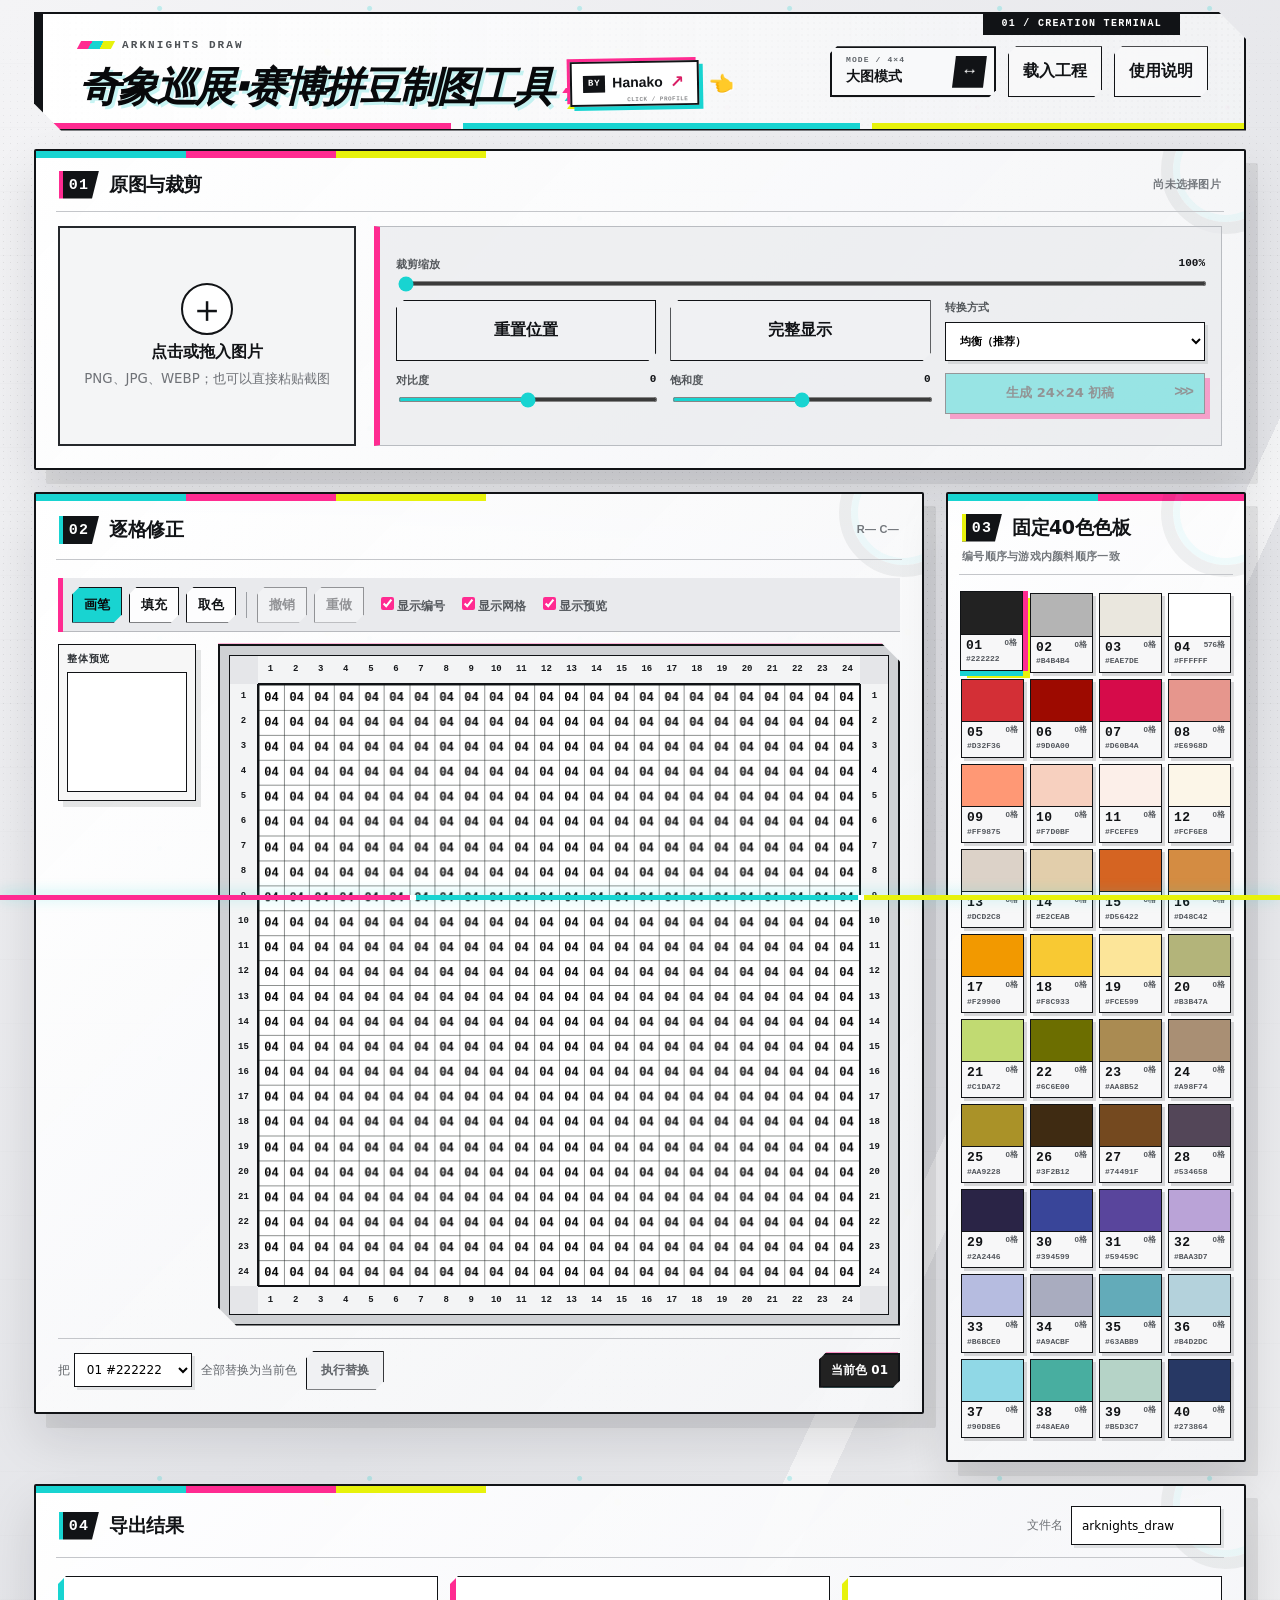
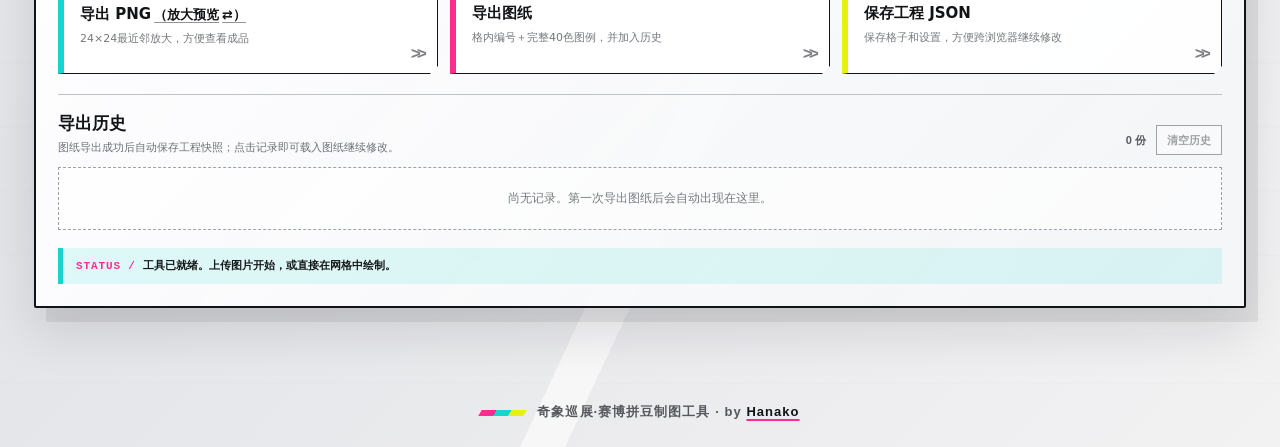
==== index.html @ 1591c4fe "Merge pull request #2 from LampTales/feat/save24 24*24 png save" ====
<!doctype html>
<html lang="zh-CN">
<head>
  <meta charset="utf-8">
  <meta name="viewport" content="width=device-width, initial-scale=1">
  <meta name="color-scheme" content="light">
  <title>奇象巡展·赛博拼豆制图工具</title>
  <link rel="icon" href="assets/favicon-black-orbit-v2.png" type="image/png" sizes="512x512">
  <link rel="stylesheet" href="styles.css">
  <link rel="stylesheet" href="mode-switch.css">
</head>
<body>
  <header class="topbar">
    <div class="brand-block">
      <p class="eyebrow">ARKNIGHTS DRAW</p>
      <div class="title-row">
        <h1>奇象巡展·赛博拼豆制图工具</h1>
        <span class="header-author-cluster">
          <a class="header-author-link" data-author-dialog href="https://github.com/Hanako-777" aria-haspopup="dialog" aria-controls="authorDialog" aria-label="查看作者 Hanako 的主页">
            <span class="header-author-by">BY</span>
            <strong>Hanako</strong>
            <span class="header-author-arrow" aria-hidden="true">↗</span>
          </a>
          <span class="header-author-prompt" aria-hidden="true">
            <span class="header-author-hand" aria-hidden="true">👈</span>
          </span>
        </span>
      </div>
    </div>
    <div class="top-actions">
      <a class="button mode-switch mode-switch-mosaic" href="./mosaic.html" aria-label="切换到大图模式">
        <span class="mode-switch-label">MODE / 4×4</span>
        <strong>大图模式</strong>
        <span class="mode-switch-icon" aria-hidden="true">↔</span>
      </a>
      <label class="button ghost file-button">载入工程<input id="projectInput" type="file" accept="application/json,.json"></label>
      <button id="helpBtn" class="button ghost" aria-expanded="false">使用说明</button>
    </div>
  </header>

  <main>
    <section id="helpPanel" class="help-panel" hidden>
      <strong>推荐流程：</strong>上传图片 → 拖动/缩放裁剪 → 选择转换方式 → 生成24×24 → 用画笔修正 → 导出图纸。可导入他人成品截图获取图纸。<br>
      裁剪区可拖动画面，滚轮缩放；网格中左键绘制，按住拖动可连续画。工程文件只保存格子和设置，不包含原图。导出图纸后会自动保存本机历史，点击历史卡片可恢复图纸。
    </section>

    <section class="source-stage">
      <article class="panel source-panel">
        <div class="panel-heading">
          <div>
            <span class="step">01</span>
            <h2>原图与裁剪</h2>
          </div>
          <span id="sourceMeta" class="meta">尚未选择图片</span>
        </div>

        <label id="dropZone" class="drop-zone">
          <input id="imageInput" type="file" accept="image/*">
          <span class="drop-icon">＋</span>
          <strong>点击或拖入图片</strong>
          <small>PNG、JPG、WEBP；也可以直接粘贴截图</small>
        </label>

        <div id="cropWrap" class="crop-wrap" hidden>
          <canvas id="sourceCanvas" width="560" height="560" aria-label="原图裁剪预览"></canvas>
          <div class="crop-frame" aria-hidden="true"></div>
          <span class="crop-tip">拖动定位 · 滚轮缩放</span>
          <button id="removeImageBtn" class="remove-image" type="button" aria-label="移除当前图片" title="移除当前图片">×</button>
        </div>

        <div class="control-grid">
          <label class="control wide">
            <span>裁剪缩放 <output id="zoomOut">100%</output></span>
            <input id="zoomRange" type="range" min="100" max="400" value="100">
          </label>
          <button id="resetCropBtn" class="button secondary">重置位置</button>
          <button id="fitSubjectBtn" class="button secondary" title="缩小到完整显示图片，空白区域会自动填充">完整显示</button>

          <label class="control">
            <span>转换方式</span>
            <select id="modeSelect">
              <option value="hybrid">均衡（推荐）</option>
              <option value="dominant">主色优先</option>
              <option value="average">平均色优先</option>
            </select>
          </label>
          <label class="control">
            <span>对比度 <output id="contrastOut">0</output></span>
            <input id="contrastRange" type="range" min="-30" max="30" value="0">
          </label>
          <label class="control">
            <span>饱和度 <output id="saturationOut">0</output></span>
            <input id="saturationRange" type="range" min="-50" max="50" value="0">
          </label>
          <button id="generateBtn" class="button primary full" disabled>生成 24×24 初稿</button>
        </div>
      </article>
    </section>

    <section class="workbench-row">
      <article class="panel editor-panel">
        <div class="panel-heading">
          <div>
            <span class="step">02</span>
            <h2>逐格修正</h2>
          </div>
          <span id="cellInfo" class="meta">R— C—</span>
        </div>

        <div class="toolbar" role="toolbar" aria-label="绘图工具">
          <button class="tool active" data-tool="paint" title="画笔">画笔</button>
          <button class="tool" data-tool="fill" title="填充相邻的同色区域">填充</button>
          <button class="tool" data-tool="picker" title="从网格取色">取色</button>
          <span class="toolbar-sep"></span>
          <button id="undoBtn" class="tool" disabled>撤销</button>
          <button id="redoBtn" class="tool" disabled>重做</button>
          <label class="check"><input id="showNumbers" type="checkbox" checked>显示编号</label>
          <label class="check"><input id="showGrid" type="checkbox" checked>显示网格</label>
          <label class="check"><input id="showOverview" type="checkbox" checked>显示预览</label>
        </div>

        <div id="editorBoardLayout" class="editor-board-layout">
          <aside id="overviewCard" class="overview-card" aria-labelledby="overviewTitle">
            <strong id="overviewTitle">整体预览</strong>
            <canvas id="overviewCanvas" width="192" height="192" aria-label="当前24乘24像素画的缩小预览"></canvas>
          </aside>

          <div class="editor-canvas-wrap">
            <div class="grid-coordinate-frame">
              <div class="coord-corner corner-tl" aria-hidden="true"></div>
              <div class="coord-axis coord-top" aria-label="上方列坐标"></div>
              <div class="coord-corner corner-tr" aria-hidden="true"></div>
              <div class="coord-axis coord-left" aria-label="左侧行坐标"></div>
              <canvas id="gridCanvas" width="768" height="768" aria-label="24乘24像素编辑网格"></canvas>
              <div class="coord-axis coord-right" aria-label="右侧行坐标"></div>
              <div class="coord-corner corner-bl" aria-hidden="true"></div>
              <div class="coord-axis coord-bottom" aria-label="下方列坐标"></div>
              <div class="coord-corner corner-br" aria-hidden="true"></div>
            </div>
          </div>
        </div>

        <div class="replace-row">
          <label>把 <select id="replaceFrom"></select></label>
          <span>全部替换为当前色</span>
          <button id="replaceBtn" class="button secondary">执行替换</button>
          <span id="selectedBadge" class="selected-badge">当前色 01</span>
        </div>
      </article>

      <article class="panel palette-panel">
        <div class="panel-heading">
          <div>
            <span class="step">03</span>
            <h2>固定40色色板</h2>
          </div>
          <span class="meta">编号顺序与游戏内颜料顺序一致</span>
        </div>
        <div id="palette" class="palette" role="listbox" aria-label="固定40色色板"></div>
      </article>
    </section>

    <section class="panel export-panel">
      <div class="panel-heading">
        <div>
          <span class="step">04</span>
          <h2>导出结果</h2>
        </div>
        <label class="name-field">文件名 <input id="fileName" value="arknights_draw" maxlength="40"></label>
      </div>
      <div class="export-grid">
        <article id="exportPngCard" class="export-card png-export-card">
          <div class="png-export-title">
            <button id="exportPreviewBtn" class="png-export-action" type="button"><strong>导出 PNG</strong></button>
            <button id="pngModeToggle" class="png-mode-toggle" type="button" aria-pressed="false">
              （<span id="pngModeLabel">放大预览</span><span class="png-mode-icon" aria-hidden="true">⇄</span>）
            </button>
          </div>
          <span id="pngPreviewDescription" class="png-export-description">24×24最近邻放大，方便查看成品</span>
          <span id="pngRawDescription" class="png-export-description" hidden>
            24×24原始位图，可导入<a href="https://github.com/JayJokerr/arknights-pixel-autofill" target="_blank" rel="noopener noreferrer">arknights-pixel-autofill</a>自动绘制
          </span>
        </article>
        <button id="exportTotalBtn" class="export-card"><strong>导出图纸</strong><span>格内编号＋完整40色图例，并加入历史</span></button>
        <button id="saveProjectBtn" class="export-card"><strong>保存工程 JSON</strong><span>保存格子和设置，方便跨浏览器继续修改</span></button>
      </div>
      <div class="export-history-block">
        <div class="export-history-heading">
          <div>
            <h3>导出历史</h3>
            <p>图纸导出成功后自动保存工程快照；点击记录即可载入图纸继续修改。</p>
          </div>
          <div class="export-history-actions">
            <span id="historyCount">0 份</span>
            <button id="clearHistoryBtn" type="button" disabled>清空历史</button>
          </div>
        </div>
        <div id="exportHistory" class="export-history" aria-live="polite"></div>
      </div>
      <p id="status" class="status" role="status">工具已就绪。上传图片开始，或直接在网格中绘制。</p>
    </section>
  </main>

  <footer class="site-footer">奇象巡展·赛博拼豆制图工具 · by <a data-author-dialog href="https://github.com/Hanako-777" aria-haspopup="dialog" aria-controls="authorDialog">Hanako</a></footer>

  <dialog id="authorDialog" class="author-dialog" aria-labelledby="authorDialogTitle">
    <div class="author-card">
      <button id="authorCloseBtn" class="author-close" type="button" aria-label="关闭作者信息">×</button>
      <p class="author-kicker">CREATOR / PROFILE</p>
      <h2 id="authorDialogTitle">Hanako</h2>
      <div class="author-profile-links">
        <a class="author-profile-link author-github" href="https://github.com/Hanako-777" target="_blank" rel="noopener noreferrer">
          <span><b aria-hidden="true">GH</b> GitHub 主页</span>
          <strong>github.com/Hanako-777 ↗</strong>
        </a>
        <a class="author-profile-link author-bilibili" href="https://space.bilibili.com/357662738" target="_blank" rel="noopener noreferrer">
          <span><b aria-hidden="true">B</b> 哔哩哔哩主页</span>
          <strong>space.bilibili.com/357662738 ↗</strong>
        </a>
      </div>
      <button id="authorFlipCard" class="author-flip-card" type="button" aria-pressed="false" aria-label="当前显示小红书主页，点击查看明日方舟主页">
        <span class="author-flip-inner">
          <span class="author-flip-face author-flip-front">
            <img src="assets/redbook.jpg" alt="Hanako的小红书主页">
            <span class="author-flip-caption">小红书主页</span>
            <span class="author-flip-hint">点击查看方舟主页 ↻</span>
          </span>
          <span class="author-flip-face author-flip-back">
            <img src="assets/page.jpg" alt="Hanako的明日方舟个人页面">
            <span class="author-flip-caption">明日方舟个人页面</span>
            <span class="author-flip-hint">点击返回小红书主页 ↻</span>
          </span>
        </span>
      </button>
    </div>
  </dialog>
  <script src="app.js"></script>
</body>
</html>
---- styles.css ----
* { box-sizing: border-box; }

body { margin: 0; }

button, input, select { font: inherit; }
button { color: inherit; }

.topbar {
  display: flex;
  justify-content: space-between;
  gap: 24px;
}

.eyebrow { margin: 0; }
h1 { margin: 0; line-height: 1.07; }
.top-actions { display: flex; flex-wrap: wrap; justify-content: flex-end; }

main { max-width: 1540px; margin: 0 auto; padding: 0 34px 50px; }

.panel-heading { display: flex; align-items: center; justify-content: space-between; gap: 16px; }
.panel-heading > div { display: flex; align-items: center; }
.panel-heading h2 { margin: 0; }
.meta { text-align: right; }

.button, .tool, .export-card {
  cursor: pointer;
  transition: transform .14s ease, border-color .14s ease, background .14s ease, box-shadow .14s ease;
}
.button:disabled, .tool:disabled { opacity: .4; cursor: not-allowed; transform: none; }
.button { min-height: 39px; padding: 8px 14px; font-weight: 700; }
.button.full { width: 100%; margin-top: 14px; }
.file-button { display: inline-flex; align-items: center; justify-content: center; }
.file-button input, .drop-zone input { display: none; }

.help-panel {
  margin-bottom: 18px;
  padding: 14px 18px;
  line-height: 1.8;
  font-size: 14px;
}

.drop-zone {
  display: flex;
  flex-direction: column;
  align-items: center;
  justify-content: center;
  gap: 7px;
  cursor: pointer;
  text-align: center;
}
.drop-zone small { color: var(--muted); }
.drop-icon { font-size: 38px; line-height: 1; }

.crop-wrap { position: relative; overflow: hidden; touch-action: none; }
#sourceCanvas { display: block; width: 100%; height: auto; cursor: grab; }
#sourceCanvas.dragging { cursor: grabbing; }
.crop-frame { position: absolute; pointer-events: none; }
.crop-frame::before, .crop-frame::after { content: ""; position: absolute; }
.crop-frame::before { width: 1px; top: 0; bottom: 0; left: 50%; }
.crop-frame::after { height: 1px; left: 0; right: 0; top: 50%; }
.crop-tip { position: absolute; left: 50%; bottom: 17px; transform: translateX(-50%); padding: 5px 10px; font-size: 11px; pointer-events: none; }

.control-grid { margin-top: 14px; display: grid; grid-template-columns: 1fr 1fr; gap: 11px; }
.control { display: flex; flex-direction: column; gap: 7px; font-weight: 700; }
.control.wide { grid-column: 1 / -1; }
.control span { display: flex; justify-content: space-between; }
.control input[type="range"] { width: 100%; }
.control select, .name-field input {
  min-height: 39px;
  padding: 7px 10px;
}

.toolbar { display: flex; align-items: center; flex-wrap: wrap; gap: 7px; margin-bottom: 12px; }
.tool { min-height: 36px; padding: 7px 11px; font-size: 13px; font-weight: 700; }
.toolbar-sep { width: 1px; height: 26px; margin: 0 3px; }
.check { margin-left: 6px; font-size: 12px; white-space: nowrap; }

.editor-canvas-wrap { margin: 0 auto; }
#gridCanvas { display: block; width: 100%; height: auto; cursor: crosshair; touch-action: none; image-rendering: pixelated; }
.replace-row { margin-top: 12px; display: flex; align-items: center; flex-wrap: wrap; gap: 9px; font-size: 12px; }
.replace-row select { min-height: 34px; padding: 5px 8px; }
.selected-badge { margin-left: auto; padding: 7px 10px; color: #fff; background: #222; font-weight: 800; }

.palette { display: grid; }
.swatch {
  position: relative;
  padding: 7px;
  cursor: pointer;
  overflow: hidden;
  text-align: left;
}
.swatch strong { display: block; text-shadow: 0 1px 2px rgba(0,0,0,.22); }
.swatch small { display: block; margin-top: 4px; opacity: .78; }
.swatch .count { position: absolute; font-weight: 800; }

.name-field { display: flex; align-items: center; gap: 8px; color: var(--muted); font-size: 12px; }
.name-field input { width: 150px; }
.export-grid { display: grid; grid-template-columns: repeat(3, 1fr); }
.export-card { text-align: left; }
.export-card strong, .export-card span { display: block; }
.export-card span { margin-top: 7px; font-size: 11px; }
.status { margin: 14px 0 0; min-height: 22px; }

footer { padding: 26px; text-align: center; }

@media (max-width: 680px) {
  .topbar { flex-direction: column; }
  .top-actions { justify-content: flex-start; }
  main { padding: 0 10px 34px; }
  .panel-heading { align-items: flex-start; }
  .export-grid { grid-template-columns: 1fr 1fr; }
  .name-field { flex-direction: column; align-items: flex-start; }
}

@media (max-width: 420px) {
  .export-grid { grid-template-columns: 1fr; }
}

/* ─────────────────────────────────────────────────────────────
   INTERACTIVE EXHIBITION THEME
   白灰展厅 / 黑色工业线框 / 青・品红・荧光黄
   ───────────────────────────────────────────────────────────── */
:root {
  --ink: #111316;
  --muted: #6f7277;
  --paper: #e9eaed;
  --panel: rgba(252, 252, 253, .94);
  --line: #a9acb2;
  --brand: #18d4d1;
  --brand-dark: #00aaa9;
  --accent: #ff2b91;
  --acid: #e7f20c;
  --cyan: #18d4d1;
  --pink: #ff2b91;
  --black: #111316;
  --shadow: 12px 14px 0 rgba(17, 19, 22, .075), 0 24px 50px rgba(17, 19, 22, .12);
}

html {
  scrollbar-color: var(--cyan) #d7d8dc;
}

body {
  position: relative;
  min-height: 100vh;
  color: var(--ink);
  background-color: var(--paper);
  background-image:
    radial-gradient(circle at 76% 4%, rgba(24, 212, 209, .23) 0 2px, transparent 3px),
    radial-gradient(circle at 13% 18%, rgba(231, 242, 12, .20) 0 3px, transparent 4px),
    radial-gradient(circle at 91% 43%, rgba(255, 43, 145, .13) 0 2px, transparent 3px),
    linear-gradient(115deg, transparent 0 66%, rgba(255, 255, 255, .60) 66% 68%, transparent 68% 100%),
    repeating-linear-gradient(0deg, transparent 0 63px, rgba(17, 19, 22, .025) 64px),
    linear-gradient(135deg, #f4f4f6 0%, #e3e4e8 54%, #f2f2f3 100%);
  background-size: 210px 210px, 290px 290px, 250px 250px, auto, auto, auto;
  font-family: "Microsoft YaHei UI", "Microsoft YaHei", system-ui, sans-serif;
}

body::before {
  content: "";
  position: fixed;
  inset: 0;
  z-index: -1;
  pointer-events: none;
  opacity: .42;
  background-image: radial-gradient(rgba(17, 19, 22, .19) .65px, transparent .8px);
  background-size: 7px 7px;
  mask-image: linear-gradient(to bottom, transparent 0, #000 18%, #000 78%, transparent 100%);
}

body::after {
  content: "";
  position: fixed;
  left: 0;
  right: 0;
  bottom: 0;
  z-index: 20;
  height: 5px;
  pointer-events: none;
  background: linear-gradient(90deg,
    var(--pink) 0 32%, #fff 32% 32.5%,
    var(--cyan) 32.5% 67%, #fff 67% 67.5%,
    var(--acid) 67.5% 100%);
  box-shadow: 0 -2px 14px rgba(24, 212, 209, .35);
}

::selection { color: #fff; background: var(--pink); }

.topbar {
  position: relative;
  max-width: 1540px;
  margin: 18px auto 22px;
  padding: 29px 36px 26px;
  align-items: center;
  background:
    linear-gradient(90deg, rgba(255,255,255,.97), rgba(242,243,245,.88)),
    radial-gradient(rgba(17,19,22,.15) .7px, transparent .9px);
  background-size: auto, 6px 6px;
  border: 2px solid var(--black);
  border-left-width: 9px;
  border-radius: 0;
  box-shadow: 11px 11px 0 rgba(17, 19, 22, .10);
  clip-path: polygon(0 0, calc(100% - 27px) 0, 100% 27px, 100% 100%, 27px 100%, 0 calc(100% - 27px));
}

.topbar::before {
  content: "01  /  CREATION TERMINAL";
  position: absolute;
  top: 0;
  right: 64px;
  padding: 5px 18px 6px;
  color: #fff;
  background: var(--black);
  font: 800 10px/1 Consolas, monospace;
  letter-spacing: .13em;
}

.topbar::after {
  content: "";
  position: absolute;
  left: 0;
  right: 0;
  bottom: 0;
  height: 6px;
  background: linear-gradient(90deg,
    var(--pink) 0 34%, transparent 34% 35%,
    var(--cyan) 35% 68%, transparent 68% 69%,
    var(--acid) 69% 100%);
}

.eyebrow {
  display: inline-flex;
  align-items: center;
  gap: 9px;
  margin-bottom: 10px;
  color: #4d5155;
  font: 800 11px/1 Consolas, monospace;
  letter-spacing: .19em;
}

.eyebrow::before {
  content: "";
  width: 34px;
  height: 8px;
  background: linear-gradient(90deg, var(--pink) 0 33%, var(--cyan) 33% 66%, var(--acid) 66%);
  transform: skewX(-28deg);
}

h1 {
  position: relative;
  width: fit-content;
  color: #08090b;
  font-weight: 950;
  font-style: italic;
  letter-spacing: -.065em;
  text-transform: uppercase;
  text-shadow: 3px 3px 0 rgba(24, 212, 209, .24);
}

h1::after {
  content: "";
  position: absolute;
  right: -40px;
  top: 51%;
  width: 28px;
  height: 5px;
  background: var(--pink);
  box-shadow: 8px 8px 0 var(--cyan), 16px 16px 0 var(--acid);
  transform: skewX(-35deg);
}

.top-actions { gap: 12px; }

main { padding-bottom: 68px; }

.help-panel {
  position: relative;
  border: 2px solid var(--black);
  border-left: 8px solid var(--cyan);
  border-radius: 0;
  background: rgba(255, 255, 255, .92);
  color: #2b2e32;
  box-shadow: 7px 7px 0 rgba(255, 43, 145, .25);
}

.panel {
  position: relative;
  overflow: hidden;
  padding: 22px;
  background:
    linear-gradient(135deg, rgba(255,255,255,.97), rgba(244,245,247,.94)),
    radial-gradient(rgba(17,19,22,.10) .6px, transparent .8px);
  background-size: auto, 7px 7px;
  border: 2px solid var(--black);
  border-radius: 2px;
  box-shadow: var(--shadow);
}

.panel::before {
  content: "";
  position: absolute;
  z-index: 0;
  top: 0;
  left: 0;
  width: 150px;
  height: 7px;
  background: var(--cyan);
  box-shadow: 150px 0 0 var(--pink), 300px 0 0 var(--acid);
}

.panel::after {
  content: "";
  position: absolute;
  z-index: 0;
  right: -46px;
  top: -46px;
  width: 105px;
  height: 105px;
  border: 12px solid rgba(17,19,22,.055);
  border-radius: 50%;
  box-shadow: inset 0 0 0 7px rgba(24,212,209,.055);
}

.panel > * { position: relative; z-index: 1; }

.palette-panel { margin-top: 22px; }

.panel-heading {
  min-height: 46px;
  margin: -2px -2px 18px;
  padding: 0 3px 12px;
  border-bottom: 1px solid #c4c6ca;
}

.panel-heading > div { gap: 10px; }

.panel-heading h2 {
  font-size: 19px;
  font-weight: 900;
  letter-spacing: -.025em;
}

.step {
  min-width: 40px;
  padding: 7px 8px 6px;
  color: #fff;
  background: var(--black);
  font: 900 15px/1 Consolas, monospace;
  letter-spacing: .08em;
  text-align: center;
  clip-path: polygon(0 0, 100% 0, calc(100% - 7px) 100%, 0 100%);
  box-shadow: inset 4px 0 0 var(--cyan);
}

.source-panel .step { box-shadow: inset 4px 0 0 var(--pink); }
.palette-panel .step { box-shadow: inset 4px 0 0 var(--acid); }
.export-panel .step { box-shadow: inset 4px 0 0 var(--cyan); }

.meta {
  color: #73777c;
  font: 600 11px/1.45 "Microsoft YaHei UI", sans-serif;
  letter-spacing: .025em;
}

.button, .tool, .export-card {
  position: relative;
  border: 1.5px solid var(--black);
  border-radius: 0;
  background: rgba(255,255,255,.93);
  clip-path: polygon(8px 0, 100% 0, 100% calc(100% - 8px), calc(100% - 8px) 100%, 0 100%, 0 8px);
}

.button, .export-card { box-shadow: 3px 3px 0 rgba(17,19,22,.13); }

.button:hover, .tool:hover, .export-card:hover {
  border-color: var(--black);
  transform: translate(-1px, -2px);
  box-shadow: 5px 6px 0 rgba(24, 212, 209, .26);
}

.button:active, .tool:active, .export-card:active {
  transform: translate(1px, 1px);
  box-shadow: 1px 1px 0 rgba(17,19,22,.2);
}

.button.ghost {
  background: rgba(248,249,250,.86);
  backdrop-filter: blur(10px);
}

.button.primary {
  color: #0b0d0e;
  background: var(--cyan);
  border-color: var(--black);
  box-shadow: 5px 5px 0 var(--pink);
  text-shadow: none;
}

.button.primary::after {
  content: ">>>";
  position: absolute;
  right: 16px;
  font: 900 16px/1 Consolas, monospace;
  letter-spacing: -.2em;
}

.button.primary:hover {
  color: #fff;
  background: var(--black);
  box-shadow: 6px 6px 0 var(--cyan), 9px 9px 0 var(--pink);
}

.button.secondary { background: #f0f1f3; }

.drop-zone {
  position: relative;
  min-height: 230px;
  border: 2px dashed #676b70;
  border-radius: 0;
  background:
    linear-gradient(135deg, rgba(255,255,255,.93), rgba(231,233,236,.86)),
    radial-gradient(rgba(17,19,22,.18) .7px, transparent .9px);
  background-size: auto, 7px 7px;
  clip-path: polygon(0 0, calc(100% - 26px) 0, 100% 26px, 100% 100%, 26px 100%, 0 calc(100% - 26px));
}

.drop-zone::before {
  content: "UPLOAD / INPUT 01";
  position: absolute;
  top: 0;
  left: 0;
  padding: 6px 12px;
  color: #fff;
  background: var(--black);
  font: 700 9px/1 Consolas, monospace;
  letter-spacing: .13em;
}

.drop-zone::after {
  content: "";
  position: absolute;
  right: 24px;
  bottom: 22px;
  width: 72px;
  height: 5px;
  background: linear-gradient(90deg, var(--pink) 0 33%, var(--cyan) 33% 66%, var(--acid) 66%);
}

.drop-zone:hover, .drop-zone.dragging {
  border-color: var(--black);
  background-color: rgba(24,212,209,.08);
  box-shadow: inset 0 0 0 5px rgba(24,212,209,.12), 7px 7px 0 rgba(255,43,145,.20);
}

.drop-icon {
  display: grid;
  width: 58px;
  height: 58px;
  place-items: center;
  color: var(--black);
  background: var(--acid);
  border: 2px solid var(--black);
  border-radius: 50%;
  font: 300 38px/1 Arial, sans-serif;
  box-shadow: 5px 0 0 var(--cyan), -4px 0 0 var(--pink);
}

.crop-wrap {
  border: 2px solid var(--black);
  border-radius: 0;
  background: #cfd1d5;
  box-shadow: 6px 6px 0 var(--cyan), -4px -4px 0 rgba(255,43,145,.65);
  clip-path: polygon(0 0, calc(100% - 18px) 0, 100% 18px, 100% 100%, 18px 100%, 0 calc(100% - 18px));
}

.crop-frame {
  inset: 10px;
  border: 1px solid var(--cyan);
  box-shadow: inset 0 0 0 1px rgba(0,0,0,.8), 0 0 18px rgba(24,212,209,.30);
}

.crop-frame::before, .crop-frame::after { background: rgba(255,43,145,.62); }

.crop-tip {
  color: #fff;
  background: var(--black);
  border: 1px solid var(--cyan);
  border-radius: 0;
  font: 700 10px/1.3 "Microsoft YaHei UI", sans-serif;
  letter-spacing: .08em;
}

.control { color: #53575b; font-size: 11px; }
.control span { font-weight: 800; }
.control output { color: var(--black); font-family: Consolas, monospace; }

input[type="range"] {
  height: 5px;
  accent-color: var(--cyan);
}

.control select, .name-field input, .replace-row select {
  border: 1.5px solid var(--black);
  border-radius: 0;
  background: rgba(255,255,255,.96);
  box-shadow: 3px 3px 0 rgba(17,19,22,.10);
}

.toolbar {
  padding: 9px;
  border-left: 5px solid var(--pink);
  background: #e9eaed;
  box-shadow: inset 0 -1px 0 #b7b9be;
}

.tool { box-shadow: none; }
.tool.active {
  color: #090b0d;
  background: var(--cyan);
  border-color: var(--black);
  box-shadow: 3px 3px 0 var(--pink);
}

.toolbar-sep { background: #9b9ea3; }
.check { color: #55595e; font-weight: 700; }
.check input { accent-color: var(--pink); }

.editor-canvas-wrap {
  position: relative;
  padding: 12px;
  background: #cfd1d4;
  border: 2px solid var(--black);
  border-radius: 0;
  box-shadow: 7px 7px 0 var(--cyan), -5px -5px 0 rgba(255,43,145,.68);
  clip-path: polygon(0 0, calc(100% - 18px) 0, 100% 18px, 100% 100%, 18px 100%, 0 calc(100% - 18px));
}

.editor-canvas-wrap::before {
  content: "24 × 24 / GRID SYSTEM";
  position: absolute;
  z-index: 2;
  top: 12px;
  right: 12px;
  padding: 5px 10px;
  color: #fff;
  background: rgba(17,19,22,.86);
  font: 700 9px/1 Consolas, monospace;
  letter-spacing: .1em;
  pointer-events: none;
}

#gridCanvas { background: #fff; }

.replace-row {
  padding-top: 12px;
  border-top: 1px solid #c4c6ca;
  color: #61656a;
}

.selected-badge {
  border: 2px solid var(--black);
  border-radius: 0;
  box-shadow: 4px 4px 0 var(--cyan), -2px -2px 0 var(--pink);
  clip-path: polygon(7px 0, 100% 0, 100% calc(100% - 7px), calc(100% - 7px) 100%, 0 100%, 0 7px);
}

.palette {
  grid-template-columns: repeat(4, minmax(0, 1fr));
  gap: 9px;
  max-width: 780px;
  margin: 0 auto;
}

.swatch {
  min-height: 64px;
  border: 2px solid var(--black);
  border-radius: 0;
  box-shadow: 3px 3px 0 rgba(17,19,22,.15);
  clip-path: polygon(0 0, calc(100% - 10px) 0, 100% 10px, 100% 100%, 10px 100%, 0 calc(100% - 10px));
  transition: transform .13s ease, box-shadow .13s ease;
}

.swatch:hover {
  z-index: 2;
  transform: translateY(-3px);
  box-shadow: 5px 6px 0 var(--cyan);
}

.swatch.selected {
  z-index: 3;
  border-color: var(--black);
  transform: translate(-2px, -3px);
  box-shadow: 5px 0 0 var(--pink), 0 5px 0 var(--cyan), 7px 7px 0 var(--acid);
}

.swatch strong { font-family: Consolas, monospace; letter-spacing: .04em; }
.swatch small { font-family: Consolas, monospace; }

.export-grid { gap: 12px; }

.export-card {
  min-height: 98px;
  padding: 16px;
  border-left-width: 6px;
}

body:not(.mosaic-mode) .export-card {
  display: flex;
  flex-direction: column;
  align-items: stretch;
  justify-content: flex-start;
  padding: 27px 16px 16px;
}

.export-card:nth-child(1) { border-left-color: var(--cyan); }
.export-card:nth-child(2) { border-left-color: var(--pink); }
.export-card:nth-child(3) { border-left-color: var(--acid); }

.png-export-card {
  padding-top: 26px;
  cursor: pointer;
}

.png-export-title {
  display: flex;
  align-items: baseline;
  flex-wrap: wrap;
  gap: 0 3px;
}

.png-export-action,
.png-mode-toggle {
  padding: 0;
  color: inherit;
  background: transparent;
  border: 0;
  cursor: pointer;
}

.png-export-action strong { display: inline; }

.png-mode-toggle {
  font-size: 13px;
  font-weight: 800;
  text-decoration: underline;
  text-decoration-color: rgba(17, 19, 22, .45);
  text-underline-offset: 3px;
}

.export-card .png-mode-toggle span {
  display: inline;
  margin: 0;
  color: inherit;
  font-size: inherit;
}

.png-mode-icon { margin-left: 3px !important; }

.png-export-action:focus-visible,
.png-mode-toggle:focus-visible,
.png-export-description a:focus-visible {
  outline: 2px solid var(--black);
  outline-offset: 3px;
}

.png-mode-toggle:hover {
  color: #000;
  text-decoration-color: var(--cyan);
  text-decoration-thickness: 2px;
}

.export-card .png-export-description {
  padding-right: 26px;
  line-height: 1.5;
}

.export-card .png-export-description[hidden] { display: none; }

.png-export-description a {
  color: inherit;
  font-weight: 800;
  text-decoration: underline;
  text-underline-offset: 2px;
}

.png-export-description a:hover { color: #000; }

.export-card::after {
  content: ">>";
  position: absolute;
  right: 14px;
  bottom: 10px;
  color: #7d8186;
  font: 900 17px/1 Consolas, monospace;
  letter-spacing: -.24em;
}

.export-card strong { font-size: 15px; font-weight: 900; }
.export-card span { color: #74787d; }

.export-card:nth-child(1):hover,
.export-card:nth-child(1):focus-visible {
  color: #080a0c;
  background: rgba(24, 212, 209, .28);
  box-shadow: 6px 6px 0 rgba(24, 212, 209, .26);
}

.export-card:nth-child(2):hover,
.export-card:nth-child(2):focus-visible {
  color: #080a0c;
  background: rgba(255, 43, 145, .22);
  box-shadow: 6px 6px 0 rgba(255, 43, 145, .24);
}

.export-card:nth-child(3):hover,
.export-card:nth-child(3):focus-visible {
  color: #080a0c;
  background: rgba(231, 242, 12, .30);
  box-shadow: 6px 6px 0 rgba(231, 242, 12, .28);
}

.export-card:nth-child(1):hover span,
.export-card:nth-child(1):focus-visible span,
.export-card:nth-child(2):hover span,
.export-card:nth-child(2):focus-visible span {
  color: rgba(0, 0, 0, .62);
}

.export-card:nth-child(3):hover span,
.export-card:nth-child(3):focus-visible span {
  color: rgba(0, 0, 0, .62);
}

.status {
  margin-top: 18px;
  padding: 9px 13px;
  color: #151719;
  background: rgba(24,212,209,.13);
  border-left: 5px solid var(--cyan);
  font: 700 11px/1.5 "Microsoft YaHei UI", sans-serif;
}

.status::before {
  content: "STATUS / ";
  color: var(--pink);
  font-family: Consolas, monospace;
  letter-spacing: .08em;
}

footer {
  position: relative;
  color: #55595e;
  font: 700 10px/1.5 Consolas, "Microsoft YaHei UI", sans-serif;
  letter-spacing: .08em;
  text-transform: uppercase;
}

footer::before {
  content: "";
  display: inline-block;
  width: 45px;
  height: 6px;
  margin-right: 12px;
  background: linear-gradient(90deg, var(--pink) 0 33%, var(--cyan) 33% 66%, var(--acid) 66%);
  transform: skewX(-30deg);
}

@media (max-width: 1600px) {
  .topbar { margin-left: 34px; margin-right: 34px; }
}

@media (max-width: 1100px) {
  .topbar::before { display: none; }
}

@media (max-width: 680px) {
  .topbar {
    margin: 10px 10px 18px;
    padding: 27px 18px 22px;
    align-items: flex-start;
    border-left-width: 6px;
  }
  h1::after { display: none; }
  .panel { padding: 15px; }
  .top-actions { width: 100%; }
  .top-actions .button { flex: 1; }
  .editor-canvas-wrap { padding: 7px; box-shadow: 4px 4px 0 var(--cyan), -3px -3px 0 rgba(255,43,145,.68); }
}

/* ── 紧凑双层工作台：01横向，02/03并排 ── */
[hidden] { display: none !important; }

.topbar {
  margin-top: 12px;
  margin-bottom: 18px;
  padding-top: 20px;
  padding-bottom: 19px;
}

h1 { font-size: clamp(28px, 3.2vw, 44px); }

.source-stage { width: 100%; }

.source-panel {
  display: grid;
  grid-template-rows: auto 220px;
  gap: 14px 18px;
  align-items: stretch;
}

.source-panel > .panel-heading {
  grid-column: 1 / -1;
  grid-row: 1;
  min-height: 40px;
  margin-bottom: 0;
}

.source-panel > .drop-zone,
.source-panel > .crop-wrap {
  grid-column: 1;
  grid-row: 2;
}

.source-panel > .drop-zone {
  min-height: 220px;
}

.source-panel > .crop-wrap {
  width: 220px;
  height: 220px;
  justify-self: center;
}

.source-panel > .crop-wrap #sourceCanvas {
  width: 220px;
  height: 220px;
}

.source-panel > .crop-wrap .crop-tip {
  bottom: 10px;
  white-space: nowrap;
}

.source-panel > .control-grid {
  grid-row: 2;
  align-content: center;
  gap: 12px 14px;
  margin-top: 0;
  padding: 12px 16px;
  border: 1px solid #b9bcc1;
  border-left: 6px solid var(--pink);
  background: rgba(233,234,237,.72);
}

.source-panel > .control-grid .control.wide { grid-column: 1 / -1; }

.workbench-row {
  display: grid;
  gap: 22px;
  align-items: start;
  margin-top: 22px;
}

.workbench-row .palette-panel { margin-top: 0; }

.workbench-row .palette {
  width: 100%;
  max-width: none;
  grid-template-columns: repeat(4, minmax(0, 1fr));
}

.workbench-row .palette-panel .panel-heading {
  align-items: flex-start;
}

.export-panel { margin-top: 22px; }

@media (max-width: 1180px) {
  .source-panel > .control-grid { padding: 10px 12px; gap: 10px; }
}

@media (max-width: 680px) {
  .source-panel {
    flex-direction: column;
  }
  .source-panel > .crop-wrap {
    width: min(100%, 280px);
    height: auto;
    aspect-ratio: 1;
  }
  .source-panel > .crop-wrap #sourceCanvas { width: 100%; height: auto; }
  .source-panel > .control-grid { width: 100%; }
  .workbench-row { gap: 16px; margin-top: 16px; }
}

/* ── 第二轮紧凑调整：放大画板、收窄色板、简化原图框 ── */
.source-panel {
  grid-template-columns: minmax(250px, .52fr) minmax(650px, 1.48fr);
}

.source-panel > .control-grid {
  grid-column: 2;
  grid-template-columns: repeat(3, minmax(0, 1fr));
}

.source-panel > .control-grid > #generateBtn {
  grid-column: 3;
  width: 100%;
  min-height: 41px;
  margin: 0;
  padding: 8px 42px 8px 13px;
  align-self: end;
  font-size: 13px;
  line-height: 1.25;
  clip-path: none;
}

.source-panel > .control-grid > #generateBtn::before { content: none; }

.source-panel > .control-grid > #generateBtn::after {
  right: 13px;
  bottom: auto;
  transform: none;
  font-size: 14px;
}

.source-panel > .drop-zone {
  border: 2px solid #25282c;
  border-radius: 0;
  background: #f4f5f6;
  box-shadow: none;
  clip-path: none;
}

.source-panel > .drop-zone::before,
.source-panel > .drop-zone::after { display: none; }

.source-panel > .drop-zone:hover,
.source-panel > .drop-zone.dragging {
  border-color: #090a0c;
  background: #f8f9f9;
  box-shadow: inset 0 0 0 3px rgba(24, 212, 209, .24);
}

.source-panel > .drop-zone .drop-icon {
  width: 52px;
  height: 52px;
  color: #111316;
  background: #fff;
  border: 2px solid #111316;
  box-shadow: none;
}

.source-panel > .crop-wrap {
  position: relative;
  overflow: hidden;
  border: 2px solid #111316;
  border-radius: 0;
  background: #d8dade;
  box-shadow: none;
  clip-path: none;
}

.source-panel > .crop-wrap .crop-frame {
  inset: 0;
  border: 0;
  box-shadow: inset 0 0 0 2px rgba(17, 19, 22, .92);
}

.source-panel > .crop-wrap .crop-frame::before,
.source-panel > .crop-wrap .crop-frame::after {
  background: rgba(17, 19, 22, .28);
}

.remove-image {
  position: absolute;
  z-index: 6;
  top: 9px;
  right: 9px;
  display: grid;
  width: 32px;
  height: 32px;
  padding: 0;
  place-items: center;
  color: #fff;
  background: rgba(17, 19, 22, .90);
  border: 1px solid #fff;
  border-radius: 0;
  opacity: 0;
  transform: translateY(-5px);
  pointer-events: none;
  cursor: pointer;
  font: 400 25px/1 Arial, sans-serif;
  transition: opacity .14s ease, transform .14s ease, background .14s ease;
}

.crop-wrap:hover .remove-image,
.remove-image:focus-visible {
  opacity: 1;
  transform: translateY(0);
  pointer-events: auto;
}

.remove-image:hover {
  color: #fff;
  background: #d91f65;
}

@media (max-width: 1180px) {
  .source-panel { grid-template-columns: 230px minmax(0, 1fr); }
}

@media (max-width: 1080px) {
  .source-panel { grid-template-columns: 230px minmax(0, 1fr); grid-template-rows: auto 220px; }
  .source-panel > .control-grid { grid-column: 2; grid-row: 2; }
}

@media (max-width: 680px) {
  .source-panel { display: flex; }
  .source-panel > .control-grid { grid-template-columns: 1fr 1fr; }
  .source-panel > .control-grid > #generateBtn { grid-column: 1 / -1; }
  .workbench-row .palette-panel { padding-left: 12px; padding-right: 12px; }
}

@media (hover: none) {
  .remove-image {
    opacity: .88;
    transform: none;
    pointer-events: auto;
  }
}

/* ── 大画板＋四边坐标＋色值外置 ── */
.workbench-row {
  grid-template-columns: minmax(760px, 1fr) minmax(300px, .30fr);
}

.workbench-row .editor-canvas-wrap {
  width: min(100%, 800px);
  padding: 9px;
}

.editor-board-layout {
  display: grid;
  grid-template-columns: 138px minmax(0, 800px);
  align-items: start;
  justify-content: center;
  gap: 22px;
  width: 100%;
}

.editor-board-layout.overview-hidden {
  grid-template-columns: minmax(0, 800px);
  gap: 0;
}

.overview-card {
  width: 138px;
  margin-top: 0;
  padding: 8px;
  background: #f7f7f7;
  border: 1px solid #111316;
  box-shadow: 5px 6px 0 rgba(17, 19, 22, .10);
}

.overview-card[hidden] { display: none; }

.overview-card strong {
  display: block;
  margin-bottom: 7px;
  color: #303438;
  font: 900 10px/1.2 "Microsoft YaHei UI", sans-serif;
  letter-spacing: .08em;
}

#overviewCanvas {
  display: block;
  width: 100%;
  height: auto;
  background: #fff;
  border: 1px solid #111316;
  image-rendering: pixelated;
}

.editor-canvas-wrap::before { display: none; }

.grid-coordinate-frame {
  display: grid;
  grid-template-columns: 28px minmax(0, 1fr) 28px;
  grid-template-rows: 28px minmax(0, 1fr) 28px;
  width: 100%;
  background: #f7f7f7;
  border: 1px solid #111316;
}

.grid-coordinate-frame #gridCanvas {
  grid-column: 2;
  grid-row: 2;
  width: 100%;
  height: auto;
  border: 1px solid #111316;
  image-rendering: auto;
}

.coord-corner {
  background: #e5e6e9;
}

.corner-tl { grid-column: 1; grid-row: 1; }
.corner-tr { grid-column: 3; grid-row: 1; }
.corner-bl { grid-column: 1; grid-row: 3; }
.corner-br { grid-column: 3; grid-row: 3; }

.coord-axis {
  color: #17191c;
  background: #f3f4f5;
  font: 700 9px/1 Consolas, monospace;
  user-select: none;
}

.coord-axis span {
  display: flex;
  align-items: center;
  justify-content: center;
  min-width: 0;
  min-height: 0;
}

.coord-top,
.coord-bottom {
  grid-column: 2;
  display: grid;
  grid-template-columns: repeat(24, minmax(0, 1fr));
}

.coord-top { grid-row: 1; border-bottom: 1px solid #111316; }
.coord-bottom { grid-row: 3; border-top: 1px solid #111316; }

.coord-left,
.coord-right {
  grid-row: 2;
  display: grid;
  grid-template-rows: repeat(24, minmax(0, 1fr));
}

.coord-left { grid-column: 1; border-right: 1px solid #111316; }
.coord-right { grid-column: 3; border-left: 1px solid #111316; }

.workbench-row .palette-panel {
  padding-left: 13px;
  padding-right: 13px;
}

.workbench-row .palette-panel .panel-heading {
  display: block;
  min-height: 0;
  padding-bottom: 10px;
}

.workbench-row .palette-panel .panel-heading .meta {
  display: block;
  max-width: none;
  margin-top: 7px;
  text-align: left;
}

.workbench-row .palette {
  gap: 6px;
}

.workbench-row .swatch {
  display: flex;
  min-width: 0;
  min-height: 0;
  padding: 0;
  flex-direction: column;
  overflow: hidden;
  color: #111316;
  background: #f7f7f8;
  border: 1.5px solid #111316;
  clip-path: none;
}

.swatch-color {
  display: block;
  width: 100%;
  min-height: 37px;
  aspect-ratio: 1.45 / 1;
  border-bottom: 1.5px solid #111316;
}

.swatch-info {
  display: grid;
  grid-template-columns: auto 1fr;
  grid-template-areas:
    "number count"
    "code code";
  gap: 2px 4px;
  width: 100%;
  min-height: 35px;
  padding: 4px 5px 5px;
  color: #15171a;
  background: #f7f7f8;
  text-align: left;
}

.workbench-row .swatch-info strong {
  grid-area: number;
  color: #111316;
  font: 900 13px/1 Consolas, monospace;
  text-shadow: none;
}

.workbench-row .swatch-info small {
  grid-area: code;
  margin: 0;
  color: #53575d;
  font: 700 8px/1.15 Consolas, monospace;
  opacity: 1;
}

.workbench-row .swatch-info .count {
  position: static;
  grid-area: count;
  justify-self: end;
  color: #55595e;
  font: 700 8px/1.1 "Microsoft YaHei UI", sans-serif;
}

.workbench-row .swatch.selected {
  overflow: visible;
  transform: translate(-1px, -2px);
}

@media (max-width: 1180px) {
  .workbench-row { grid-template-columns: minmax(710px, 1fr) minmax(285px, .28fr); }
  .workbench-row .editor-canvas-wrap { width: min(100%, 750px); }
  .editor-board-layout { grid-template-columns: minmax(0, 1fr); gap: 8px; }
  .overview-card { width: 118px; margin: 0; justify-self: center; }
  .coord-axis { font-size: 8px; }
}

@media (max-width: 1080px) {
  .workbench-row { grid-template-columns: 1fr; }
  .workbench-row .editor-canvas-wrap { width: min(100%, 800px); }
  .workbench-row .palette { max-width: 620px; }
}

@media (max-width: 680px) {
  .workbench-row .editor-canvas-wrap { width: 100%; padding: 5px; }
  .overview-card { width: 104px; padding: 6px; }
  .overview-card strong { margin-bottom: 5px; font-size: 9px; }
  .grid-coordinate-frame {
    grid-template-columns: 22px minmax(0, 1fr) 22px;
    grid-template-rows: 22px minmax(0, 1fr) 22px;
  }
  .coord-axis { font-size: 7px; }
  .swatch-color { min-height: 31px; }
  .swatch-info { padding: 3px; }
}

/* ── 图纸导出历史 ── */
.export-history-block {
  margin-top: 20px;
  padding-top: 17px;
  border-top: 1px solid #bfc2c5;
}

.export-history-heading {
  display: flex;
  align-items: flex-end;
  justify-content: space-between;
  gap: 18px;
  margin-bottom: 12px;
}

.export-history-heading h3 {
  margin: 0;
  font-size: 17px;
  font-weight: 900;
}

.export-history-heading p {
  margin: 5px 0 0;
  color: #6c7075;
  font-size: 11px;
}

.export-history-actions {
  display: flex;
  align-items: center;
  gap: 10px;
  flex: 0 0 auto;
  color: #555a5f;
  font: 700 11px/1 Consolas, "Microsoft YaHei UI", sans-serif;
}

.export-history-actions button {
  min-height: 30px;
  padding: 5px 10px;
  color: #17191c;
  background: #fff;
  border: 1px solid #17191c;
  cursor: pointer;
  font: 800 11px/1 "Microsoft YaHei UI", sans-serif;
}

.export-history-actions button:hover:not(:disabled) {
  color: #fff;
  background: #17191c;
}

.export-history-actions button:disabled {
  opacity: .38;
  cursor: default;
}

.export-history {
  display: grid;
  grid-template-columns: repeat(auto-fill, minmax(240px, 1fr));
  gap: 10px;
}

.history-card {
  position: relative;
  min-width: 0;
  background: rgba(255,255,255,.88);
  border: 1.5px solid #17191c;
  box-shadow: 3px 3px 0 rgba(17,19,22,.13);
}

.history-load {
  display: grid;
  grid-template-columns: 74px minmax(0, 1fr);
  align-items: center;
  gap: 11px;
  width: 100%;
  min-height: 94px;
  padding: 9px 35px 9px 9px;
  color: #17191c;
  background: transparent;
  border: 0;
  text-align: left;
  cursor: pointer;
}

.history-load:hover,
.history-load:focus-visible {
  outline: 0;
  background: linear-gradient(110deg, rgba(24,212,209,.14), rgba(255,255,255,.22));
}

.history-thumb {
  display: block;
  width: 74px;
  height: 74px;
  background: #fff;
  border: 1px solid #17191c;
  image-rendering: pixelated;
}

.history-copy {
  min-width: 0;
}

.history-copy strong,
.history-copy span,
.history-copy small {
  display: block;
}

.history-copy strong {
  overflow: hidden;
  font-size: 13px;
  font-weight: 900;
  text-overflow: ellipsis;
  white-space: nowrap;
}

.history-copy span {
  margin-top: 7px;
  color: #555a5f;
  font: 700 10px/1.25 Consolas, "Microsoft YaHei UI", sans-serif;
}

.history-copy small {
  margin-top: 6px;
  color: #777c81;
  font-size: 10px;
}

.history-delete {
  position: absolute;
  z-index: 2;
  top: 7px;
  right: 7px;
  width: 24px;
  height: 24px;
  padding: 0;
  color: #656a6e;
  background: #f2f3f4;
  border: 1px solid #a8acb0;
  cursor: pointer;
  font: 700 16px/1 Arial, sans-serif;
}

.history-delete:hover {
  color: #fff;
  background: #d91f65;
  border-color: #17191c;
}

.history-empty {
  grid-column: 1 / -1;
  margin: 0;
  padding: 22px;
  color: #757a7f;
  background: rgba(255,255,255,.52);
  border: 1px dashed #9da2a6;
  text-align: center;
  font-size: 12px;
}

@media (max-width: 680px) {
  .export-history-heading { align-items: flex-start; flex-direction: column; }
  .export-history { grid-template-columns: 1fr; }
}

/* ── 页脚作者名片 ── */
.brand-block {
  min-width: 0;
}

.title-row {
  display: flex;
  align-items: flex-end;
  flex-wrap: wrap;
  gap: 12px 18px;
}

.header-author-cluster {
  display: inline-flex;
  align-items: center;
  gap: 10px;
  margin-bottom: 4px;
}

.header-author-link {
  position: relative;
  isolation: isolate;
  display: inline-flex;
  align-items: center;
  gap: 7px;
  padding: 9px 13px 9px 11px;
  overflow: hidden;
  color: #111316;
  background: #fff;
  border: 2px solid #111316;
  box-shadow: 4px 4px 0 var(--cyan), -3px -3px 0 var(--pink);
  text-decoration: none;
  transform: rotate(-1deg);
  transition: transform .18s ease, box-shadow .18s ease, color .18s ease;
}

.header-author-link::before {
  content: "";
  position: absolute;
  z-index: -1;
  inset: 0;
  background: linear-gradient(105deg, var(--cyan), #fff 42%, var(--acid));
  transform: translateX(-105%);
  transition: transform .25s ease;
}

.header-author-link::after {
  content: "CLICK / PROFILE";
  position: absolute;
  right: 9px;
  bottom: 1px;
  color: rgba(17, 19, 22, .48);
  font: 800 6px/1 Consolas, monospace;
  letter-spacing: .08em;
}

.header-author-link:hover,
.header-author-link:focus-visible {
  color: #111316;
  box-shadow: 7px 7px 0 var(--pink), -4px -4px 0 var(--acid);
  outline: 0;
  transform: translate(-2px, -2px) rotate(1deg);
}

.header-author-link:hover::before,
.header-author-link:focus-visible::before {
  transform: translateX(0);
}

.header-author-by {
  padding: 4px 5px;
  color: #fff;
  background: #111316;
  font: 900 9px/1 Consolas, monospace;
  letter-spacing: .08em;
}

.header-author-link strong {
  padding-bottom: 3px;
  font: 900 14px/1 "Microsoft YaHei UI", sans-serif;
}

.header-author-arrow {
  padding-bottom: 3px;
  color: #d91f65;
  font-size: 17px;
  font-weight: 900;
  transition: transform .18s ease;
}

.header-author-link:hover .header-author-arrow,
.header-author-link:focus-visible .header-author-arrow {
  transform: translate(2px, -2px);
}

.header-author-prompt {
  display: inline-flex;
  align-items: center;
  gap: 4px;
  color: #d91f65;
  font-size: 11px;
  font-weight: 900;
  white-space: nowrap;
  text-shadow: 1px 1px 0 #fff;
}

.header-author-hand {
  display: inline-block;
  font-size: 20px;
  line-height: 1;
  animation: author-hand-nudge .8s ease-in-out infinite alternate;
}

@keyframes author-hand-nudge {
  from { transform: translateX(2px); }
  to { transform: translateX(-4px); }
}

.site-footer {
  font-size: 13px;
  text-transform: none;
}

.site-footer a {
  position: relative;
  color: #111316;
  font-weight: 900;
  text-decoration-color: var(--pink);
  text-decoration-thickness: 2px;
  text-underline-offset: 3px;
}

.site-footer a:hover,
.site-footer a:focus-visible {
  color: #d91f65;
}

.author-dialog {
  width: min(760px, calc(100vw - 32px));
  max-height: calc(100vh - 40px);
  padding: 0;
  overflow: auto;
  color: #111316;
  background: #f7f8f9;
  border: 2px solid #111316;
  border-radius: 0;
  box-shadow: 9px 9px 0 var(--cyan), -7px -7px 0 var(--pink);
}

.author-dialog::backdrop {
  background: rgba(8, 10, 12, .68);
}

.author-card {
  position: relative;
  padding: 24px;
  background:
    linear-gradient(90deg, var(--pink) 0 33.333%, var(--cyan) 33.333% 66.666%, var(--acid) 66.666%) top / 100% 7px no-repeat,
    radial-gradient(circle at 95% 8%, rgba(24,212,209,.18), transparent 24%),
    #f7f8f9;
}

.author-close {
  position: absolute;
  z-index: 2;
  top: 16px;
  right: 16px;
  display: grid;
  width: 34px;
  height: 34px;
  padding: 0;
  place-items: center;
  color: #fff;
  background: #111316;
  border: 1px solid #111316;
  cursor: pointer;
  font: 400 24px/1 Arial, sans-serif;
}

.author-close:hover,
.author-close:focus-visible {
  color: #111316;
  background: var(--cyan);
}

.author-kicker {
  margin: 8px 0 4px;
  color: #d91f65;
  font: 900 10px/1 Consolas, monospace;
  letter-spacing: .14em;
}

.author-card h2 {
  margin: 0 52px 16px 0;
  font: 900 27px/1.15 "Microsoft YaHei UI", sans-serif;
}

.author-profile-links {
  display: grid;
  gap: 10px;
  margin-bottom: 14px;
}

.author-profile-link {
  display: flex;
  align-items: center;
  justify-content: space-between;
  gap: 16px;
  padding: 11px 13px;
  color: #111316;
  background: #fff;
  border: 1px solid #111316;
  text-decoration: none;
  box-shadow: 3px 3px 0 rgba(17, 19, 22, .14);
  transition: transform .16s ease, box-shadow .16s ease, background .16s ease;
}

.author-profile-link:hover,
.author-profile-link:focus-visible {
  outline: 0;
  transform: translate(-2px, -2px);
}

.author-github:hover,
.author-github:focus-visible {
  background: rgba(193,218,114,.42);
  box-shadow: 5px 5px 0 var(--acid);
}

.author-bilibili:hover,
.author-bilibili:focus-visible {
  background: rgba(24,212,209,.18);
  box-shadow: 5px 5px 0 var(--cyan);
}

.author-profile-link span {
  display: inline-flex;
  align-items: center;
  gap: 9px;
  font-size: 13px;
  font-weight: 900;
}

.author-profile-link span b {
  display: grid;
  width: 27px;
  height: 27px;
  place-items: center;
  color: #fff;
  background: #111316;
  font: 900 9px/1 Consolas, monospace;
}

.author-bilibili span b {
  color: #111316;
  background: var(--pink);
}

.author-profile-link strong {
  color: #64696e;
  font: 700 11px/1.2 Consolas, monospace;
}

.author-game-card {
  margin: 0;
  background: #111316;
  border: 1px solid #111316;
}

.author-game-card img {
  display: block;
  width: 100%;
  height: auto;
  background: #39121c;
}

.author-game-card figcaption {
  padding: 9px 12px;
  color: #fff;
  font-size: 11px;
  font-weight: 800;
}

.author-flip-card {
  display: block;
  width: 100%;
  height: clamp(360px, 56vh, 520px);
  padding: 0;
  color: inherit;
  background: transparent;
  border: 0;
  cursor: pointer;
  contain: layout paint;
}

.author-flip-inner {
  position: relative;
  display: block;
  width: 100%;
  height: 100%;
  will-change: transform;
  transform: translateZ(0) scaleX(1);
  transform-origin: 50% 50%;
}

.author-flip-face {
  position: absolute;
  inset: 0;
  display: block;
  overflow: hidden;
  background: #fff;
  border: 2px solid #111316;
  box-shadow: 5px 5px 0 rgba(17, 19, 22, .18);
  opacity: 1;
}

.author-flip-back {
  background: #111316;
  opacity: 0;
}

.author-flip-card.is-flipped .author-flip-front {
  opacity: 0;
}

.author-flip-card.is-flipped .author-flip-back {
  opacity: 1;
}

.author-flip-face img {
  display: block;
  width: 100%;
  height: 100%;
  object-fit: contain;
  background: #fff;
  pointer-events: none;
}

.author-flip-back img {
  background: #111316;
}

.author-flip-caption,
.author-flip-hint {
  position: absolute;
  padding: 8px 11px;
  font-size: 11px;
  font-weight: 900;
  pointer-events: none;
}

.author-flip-caption {
  left: 12px;
  bottom: 12px;
  color: #fff;
  background: rgba(17, 19, 22, .88);
}

.author-flip-hint {
  right: 12px;
  bottom: 12px;
  color: #111316;
  background: rgba(255, 255, 255, .94);
  border-left: 5px solid var(--pink);
  box-shadow: 3px 3px 0 rgba(17, 19, 22, .18);
}

.author-flip-card:hover .author-flip-hint,
.author-flip-card:focus-visible .author-flip-hint {
  background: var(--cyan);
}

.author-flip-card:focus-visible {
  outline: 3px solid #111316;
  outline-offset: 5px;
}

@media (max-width: 560px) {
  .author-card { padding: 18px; }
  .author-profile-link { align-items: flex-start; flex-direction: column; gap: 7px; }
  .header-author-cluster { margin-bottom: 2px; }
  .author-flip-card { height: min(480px, 62vh); }
  .author-flip-caption { display: none; }
  .author-flip-hint { right: 8px; bottom: 8px; }
}

@media (prefers-reduced-motion: reduce) {
  .header-author-link,
  .header-author-link::before,
  .header-author-arrow,
  .author-profile-link,
  .author-flip-inner { transition: none; }
  .header-author-hand { animation: none; }
}

@media (max-width: 480px) {
  .top-actions {
    display: grid;
    grid-template-columns: 1fr;
  }

  .top-actions .button { width: 100%; }

  .source-panel > .control-grid {
    grid-template-columns: minmax(0, 1fr);
  }

  .source-panel > .control-grid > #generateBtn,
  .source-panel > .control-grid .control.wide {
    grid-column: 1;
  }
}
---- mode-switch.css ----
a.mode-switch,
a.mode-switch:link,
a.mode-switch:visited,
a.mode-switch:hover,
a.mode-switch:active {
  color: #111316;
  text-decoration: none;
}

.top-actions .mode-switch {
  position: relative;
  isolation: isolate;
  display: grid;
  grid-template-columns: minmax(0, 1fr) 31px;
  grid-template-rows: auto auto;
  column-gap: 12px;
  align-content: center;
  min-width: 166px;
  min-height: 51px;
  padding: 7px 9px 7px 14px;
  overflow: visible;
  border: 2px solid #111316;
  background: #f8f9fa;
  box-shadow: 3px 3px 0 rgba(17, 19, 22, .25);
  clip-path: polygon(7px 0, 100% 0, 100% calc(100% - 7px), calc(100% - 7px) 100%, 0 100%, 0 7px);
}

.mode-switch-label {
  grid-column: 1;
  color: #60656a;
  font: 900 8px/1.1 Consolas, monospace;
  letter-spacing: .14em;
}

.mode-switch strong {
  grid-column: 1;
  font-size: 14px;
  font-weight: 950;
  line-height: 1.15;
  white-space: nowrap;
}

.mode-switch-icon {
  grid-column: 2;
  grid-row: 1 / 3;
  display: grid;
  width: 31px;
  height: 31px;
  align-self: center;
  place-items: center;
  color: #fff;
  background: #111316;
  font: 900 17px/1 Consolas, monospace;
  box-shadow: none;
  transform: skewX(-7deg);
}

.top-actions .mode-switch-mosaic:hover {
  color: #111316;
  background: #f8f9fa;
  box-shadow: 3px 3px 0 rgba(17, 19, 22, .25);
  transform: none;
}

.top-actions .mode-switch-mosaic:hover .mode-switch-icon {
  color: #111316;
  background: #18d4d1;
}

.top-actions .mode-switch-normal,
.top-actions .mode-switch-normal:link,
.top-actions .mode-switch-normal:visited {
  color: #fff;
  background: #111316;
}

.top-actions .mode-switch-normal .mode-switch-label {
  color: #c6c9cc;
}

.top-actions .mode-switch-normal .mode-switch-icon {
  color: #111316;
  background: #fff;
}

.top-actions .mode-switch-normal:hover {
  color: #fff;
  background: #111316;
  box-shadow: 3px 3px 0 rgba(17, 19, 22, .25);
  transform: none;
}

.top-actions .mode-switch-normal:hover .mode-switch-icon {
  color: #111316;
  background: #ff2b91;
}

.top-actions .mode-switch:focus-visible {
  outline: 3px solid #111316;
  outline-offset: 4px;
}

.top-actions .mode-switch-mosaic:active {
  color: #fff;
  background: #111316;
  box-shadow: 1px 1px 0 rgba(17, 19, 22, .22);
  transform: translate(1px, 1px);
}

.top-actions .mode-switch-mosaic:active .mode-switch-label {
  color: #c6c9cc;
}

.top-actions .mode-switch-mosaic:active .mode-switch-icon {
  color: #111316;
  background: #fff;
}

.top-actions .mode-switch-normal:active {
  color: #111316;
  background: #f8f9fa;
  box-shadow: 1px 1px 0 rgba(17, 19, 22, .22);
  transform: translate(1px, 1px);
}

.top-actions .mode-switch-normal:active .mode-switch-label {
  color: #60656a;
}

.top-actions .mode-switch-normal:active .mode-switch-icon {
  color: #fff;
  background: #111316;
}

@media (max-width: 680px) {
  .top-actions .mode-switch {
    min-width: 0;
  }
}
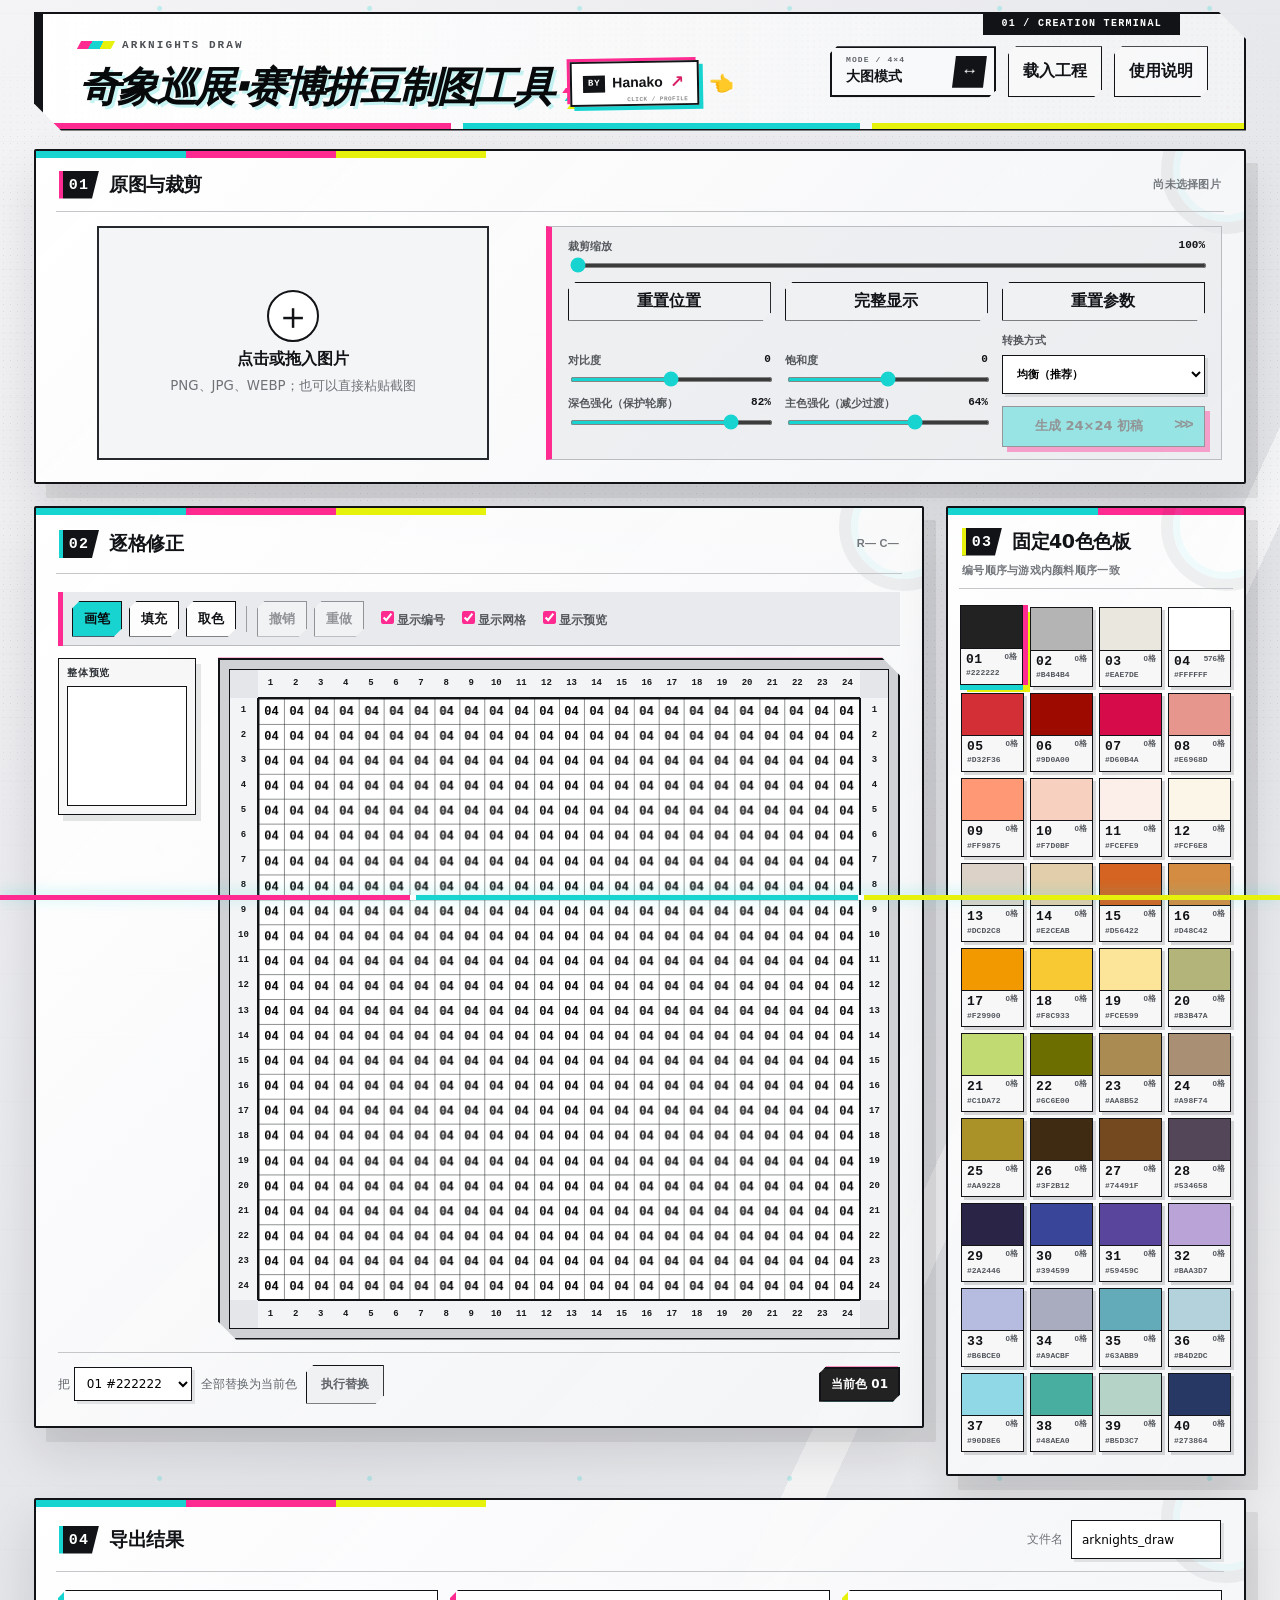
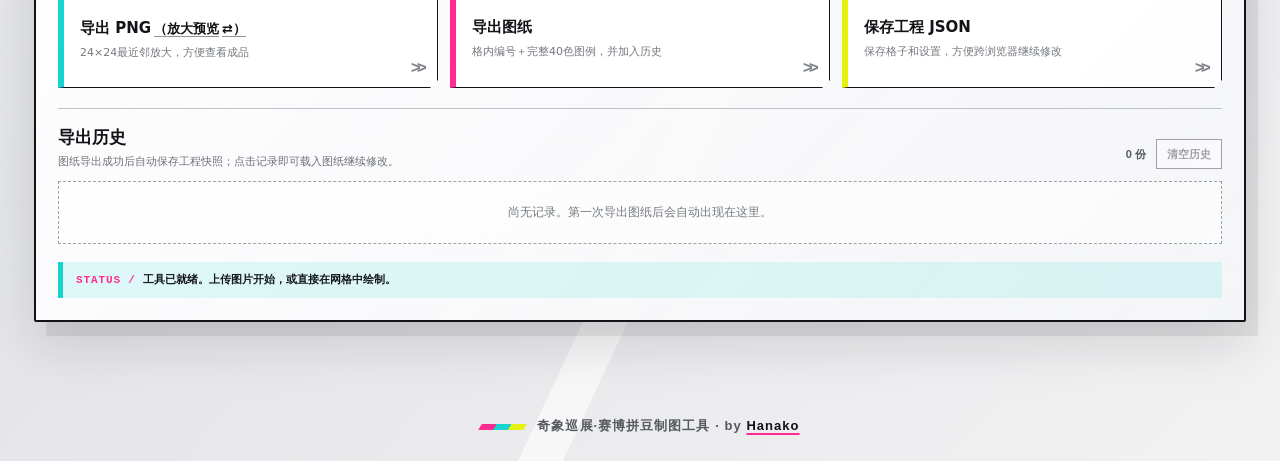
==== commit 4ae8e37b: "Merge remote-tracking branch 'origin/main' into review/pr3-resolved # Conflicts: #	app.js" ====
--- a/index.html
+++ b/index.html
@@ -61,11 +61,16 @@
           <small>PNG、JPG、WEBP；也可以直接粘贴截图</small>
         </label>
 
-        <div id="cropWrap" class="crop-wrap" hidden>
-          <canvas id="sourceCanvas" width="560" height="560" aria-label="原图裁剪预览"></canvas>
-          <div class="crop-frame" aria-hidden="true"></div>
-          <span class="crop-tip">拖动定位 · 滚轮缩放</span>
-          <button id="removeImageBtn" class="remove-image" type="button" aria-label="移除当前图片" title="移除当前图片">×</button>
+        <div id="sourcePreviews" class="source-previews" hidden>
+          <div id="cropWrap" class="crop-wrap">
+            <canvas id="sourceCanvas" width="560" height="560" aria-label="原图裁剪预览"></canvas>
+            <div class="crop-frame" aria-hidden="true"></div>
+            <span class="crop-tip">拖动定位 · 滚轮缩放</span>
+            <button id="removeImageBtn" class="remove-image" type="button" aria-label="移除当前图片" title="移除当前图片">×</button>
+          </div>
+          <figure class="pixel-preview-wrap">
+            <canvas id="pixelPreviewCanvas" width="576" height="576" aria-label="实时24乘24像素化预览"></canvas>
+          </figure>
         </div>
 
         <div class="control-grid">
@@ -75,24 +80,39 @@
           </label>
           <button id="resetCropBtn" class="button secondary">重置位置</button>
           <button id="fitSubjectBtn" class="button secondary" title="缩小到完整显示图片，空白区域会自动填充">完整显示</button>
-
-          <label class="control">
-            <span>转换方式</span>
-            <select id="modeSelect">
-              <option value="hybrid">均衡（推荐）</option>
-              <option value="dominant">主色优先</option>
-              <option value="average">平均色优先</option>
-            </select>
-          </label>
-          <label class="control">
-            <span>对比度 <output id="contrastOut">0</output></span>
-            <input id="contrastRange" type="range" min="-30" max="30" value="0">
-          </label>
-          <label class="control">
-            <span>饱和度 <output id="saturationOut">0</output></span>
-            <input id="saturationRange" type="range" min="-50" max="50" value="0">
-          </label>
-          <button id="generateBtn" class="button primary full" disabled>生成 24×24 初稿</button>
+          <button id="resetParamsBtn" class="button secondary" title="重置对比度、饱和度和均衡模式强化参数">重置参数</button>
+
+          <div class="parameter-grid">
+            <label class="control">
+              <span>对比度 <output id="contrastOut">0</output></span>
+              <input id="contrastRange" type="range" min="-30" max="30" value="0">
+            </label>
+            <label class="control">
+              <span>饱和度 <output id="saturationOut">0</output></span>
+              <input id="saturationRange" type="range" min="-50" max="50" value="0">
+            </label>
+            <div id="hybridThresholds" class="hybrid-thresholds">
+              <label class="control">
+                <span>深色强化（保护轮廓） <output id="darkThresholdOut">82%</output></span>
+                <input id="darkThresholdRange" type="range" min="0" max="100" value="82">
+              </label>
+              <label class="control">
+                <span>主色强化（减少过渡） <output id="dominantThresholdOut">64%</output></span>
+                <input id="dominantThresholdRange" type="range" min="0" max="100" value="64">
+              </label>
+            </div>
+          </div>
+          <div class="conversion-actions">
+            <label class="control">
+              <span>转换方式</span>
+              <select id="modeSelect">
+                <option value="hybrid">均衡（推荐）</option>
+                <option value="dominant">主色优先</option>
+                <option value="average">平均色优先</option>
+              </select>
+            </label>
+            <button id="generateBtn" class="button primary full" disabled>生成 24×24 初稿</button>
+          </div>
         </div>
       </article>
     </section>
--- a/styles.css
+++ b/styles.css
@@ -803,7 +803,7 @@
 
 .source-panel {
   display: grid;
-  grid-template-rows: auto 220px;
+  grid-template-rows: auto minmax(220px, auto);
   gap: 14px 18px;
   align-items: stretch;
 }
@@ -816,27 +816,47 @@
 }
 
 .source-panel > .drop-zone,
-.source-panel > .crop-wrap {
+.source-panel > .source-previews {
   grid-column: 1;
   grid-row: 2;
 }
 
 .source-panel > .drop-zone {
-  min-height: 220px;
-}
-
-.source-panel > .crop-wrap {
+  width: min(100%, 392px);
+  min-height: 0;
+  justify-self: center;
+}
+
+.source-panel > .source-previews {
+  display: grid;
+  grid-template-columns: repeat(2, minmax(0, 220px));
+  gap: 14px;
+  align-items: center;
+  justify-content: center;
+}
+
+.source-panel > .source-previews .crop-wrap,
+.source-panel > .source-previews .pixel-preview-wrap {
   width: 220px;
   height: 220px;
-  justify-self: center;
-}
-
-.source-panel > .crop-wrap #sourceCanvas {
+}
+
+.source-panel > .source-previews #sourceCanvas,
+.source-panel > .source-previews #pixelPreviewCanvas {
+  display: block;
   width: 220px;
   height: 220px;
 }
 
-.source-panel > .crop-wrap .crop-tip {
+.pixel-preview-wrap {
+  position: relative;
+  overflow: hidden;
+  margin: 0;
+  border: 2px solid #111316;
+  background: #fff;
+}
+
+.source-panel > .source-previews .crop-wrap .crop-tip {
   bottom: 10px;
   white-space: nowrap;
 }
@@ -883,19 +903,14 @@
   .source-panel {
     flex-direction: column;
   }
-  .source-panel > .crop-wrap {
-    width: min(100%, 280px);
-    height: auto;
-    aspect-ratio: 1;
-  }
-  .source-panel > .crop-wrap #sourceCanvas { width: 100%; height: auto; }
+  .source-panel > .source-previews { width: 100%; }
   .source-panel > .control-grid { width: 100%; }
   .workbench-row { gap: 16px; margin-top: 16px; }
 }
 
 /* ── 第二轮紧凑调整：放大画板、收窄色板、简化原图框 ── */
 .source-panel {
-  grid-template-columns: minmax(250px, .52fr) minmax(650px, 1.48fr);
+  grid-template-columns: minmax(460px, .82fr) minmax(600px, 1.18fr);
 }
 
 .source-panel > .control-grid {
@@ -903,8 +918,27 @@
   grid-template-columns: repeat(3, minmax(0, 1fr));
 }
 
-.source-panel > .control-grid > #generateBtn {
+.source-panel > .control-grid .parameter-grid {
+  display: grid;
+  grid-column: 1 / 3;
+  grid-template-columns: repeat(2, minmax(0, 1fr));
+  gap: 12px 14px;
+  align-content: center;
+}
+
+.source-panel > .control-grid .hybrid-thresholds {
+  display: contents;
+}
+
+.source-panel > .control-grid .conversion-actions {
+  display: grid;
   grid-column: 3;
+  grid-template-rows: 1fr auto;
+  gap: 12px;
+  align-self: stretch;
+}
+
+.source-panel > .control-grid .conversion-actions > #generateBtn {
   width: 100%;
   min-height: 41px;
   margin: 0;
@@ -915,9 +949,9 @@
   clip-path: none;
 }
 
-.source-panel > .control-grid > #generateBtn::before { content: none; }
-
-.source-panel > .control-grid > #generateBtn::after {
+.source-panel > .control-grid .conversion-actions > #generateBtn::before { content: none; }
+
+.source-panel > .control-grid .conversion-actions > #generateBtn::after {
   right: 13px;
   bottom: auto;
   transform: none;
@@ -951,7 +985,7 @@
   box-shadow: none;
 }
 
-.source-panel > .crop-wrap {
+.source-panel > .source-previews .crop-wrap {
   position: relative;
   overflow: hidden;
   border: 2px solid #111316;
@@ -961,14 +995,14 @@
   clip-path: none;
 }
 
-.source-panel > .crop-wrap .crop-frame {
+.source-panel > .source-previews .crop-wrap .crop-frame {
   inset: 0;
   border: 0;
   box-shadow: inset 0 0 0 2px rgba(17, 19, 22, .92);
 }
 
-.source-panel > .crop-wrap .crop-frame::before,
-.source-panel > .crop-wrap .crop-frame::after {
+.source-panel > .source-previews .crop-wrap .crop-frame::before,
+.source-panel > .source-previews .crop-wrap .crop-frame::after {
   background: rgba(17, 19, 22, .28);
 }
 
@@ -1007,18 +1041,41 @@
 }
 
 @media (max-width: 1180px) {
-  .source-panel { grid-template-columns: 230px minmax(0, 1fr); }
+  .source-panel { grid-template-columns: minmax(400px, .9fr) minmax(500px, 1.1fr); }
+  .source-panel > .source-previews { grid-template-columns: repeat(2, minmax(0, 190px)); gap: 10px; }
+  .source-panel > .source-previews .crop-wrap,
+  .source-panel > .source-previews .pixel-preview-wrap,
+  .source-panel > .source-previews #sourceCanvas,
+  .source-panel > .source-previews #pixelPreviewCanvas { width: 190px; height: 190px; }
 }
 
 @media (max-width: 1080px) {
-  .source-panel { grid-template-columns: 230px minmax(0, 1fr); grid-template-rows: auto 220px; }
-  .source-panel > .control-grid { grid-column: 2; grid-row: 2; }
+  .source-panel { grid-template-columns: 1fr; grid-template-rows: auto auto auto; }
+  .source-panel > .drop-zone,
+  .source-panel > .source-previews { grid-column: 1; grid-row: 2; }
+  .source-panel > .control-grid { grid-column: 1; grid-row: 3; }
 }
 
 @media (max-width: 680px) {
   .source-panel { display: flex; }
+  .source-panel > .source-previews {
+    grid-template-columns: repeat(2, minmax(0, 1fr));
+  }
+  .source-panel > .source-previews .crop-wrap,
+  .source-panel > .source-previews .pixel-preview-wrap { width: 100%; height: auto; aspect-ratio: 1; }
+  .source-panel > .source-previews #sourceCanvas,
+  .source-panel > .source-previews #pixelPreviewCanvas { width: 100%; height: auto; }
   .source-panel > .control-grid { grid-template-columns: 1fr 1fr; }
-  .source-panel > .control-grid > #generateBtn { grid-column: 1 / -1; }
+  .source-panel > .control-grid .parameter-grid {
+    grid-column: 1 / -1;
+    grid-template-columns: repeat(2, minmax(0, 1fr));
+    gap: 10px;
+  }
+  .source-panel > .control-grid .conversion-actions {
+    grid-column: 1 / -1;
+  }
+  .source-panel > .control-grid > #resetParamsBtn { grid-column: 1 / -1; }
+  .source-panel > .control-grid .conversion-actions > #generateBtn { grid-column: 1 / -1; }
   .workbench-row .palette-panel { padding-left: 12px; padding-right: 12px; }
 }
 
@@ -1833,7 +1890,7 @@
     grid-template-columns: minmax(0, 1fr);
   }
 
-  .source-panel > .control-grid > #generateBtn,
+  .source-panel > .control-grid .conversion-actions,
   .source-panel > .control-grid .control.wide {
     grid-column: 1;
   }
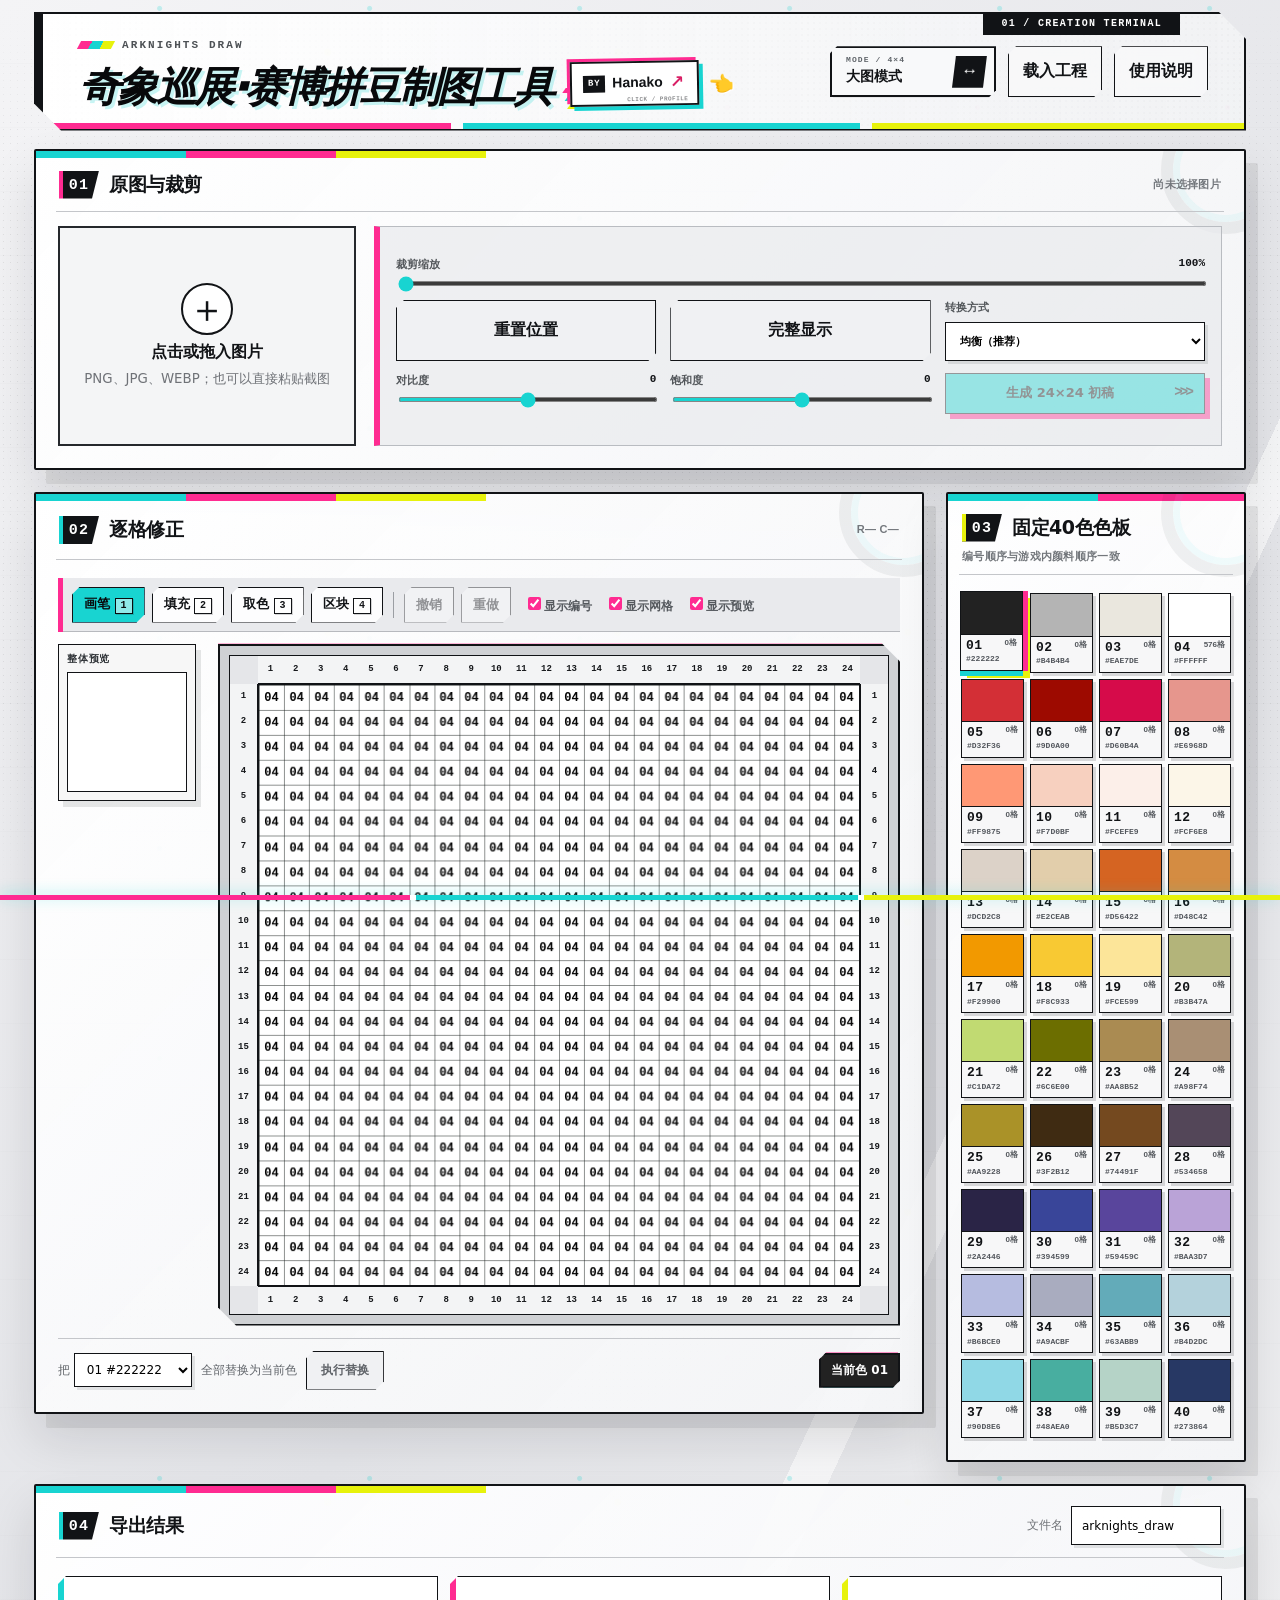
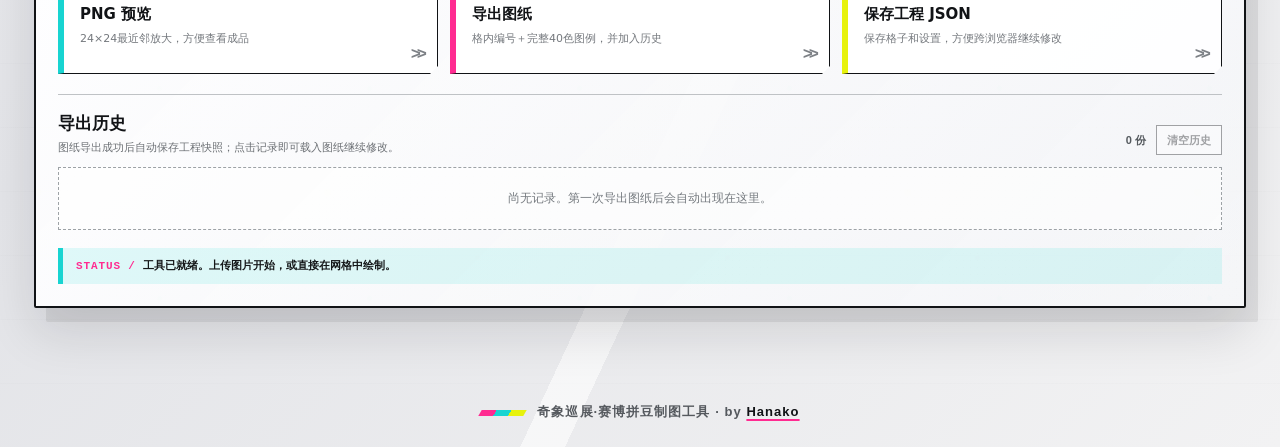
==== commit 8448e703: "add block operation & adjust shortcuts" ====
--- a/index.html
+++ b/index.html
@@ -40,8 +40,8 @@
 
   <main>
     <section id="helpPanel" class="help-panel" hidden>
-      <strong>推荐流程：</strong>上传图片 → 拖动/缩放裁剪 → 选择转换方式 → 生成24×24 → 用画笔修正 → 导出图纸。可导入他人成品截图获取图纸。<br>
-      裁剪区可拖动画面，滚轮缩放；网格中左键绘制，按住拖动可连续画。工程文件只保存格子和设置，不包含原图。导出图纸后会自动保存本机历史，点击历史卡片可恢复图纸。
+      <strong>推荐流程：</strong>上传图片 → 拖动/缩放裁剪 → 选择转换方式 → 生成24×24 → 逐格或按区块修正 → 导出图纸。可导入他人成品截图获取图纸。<br>
+      裁剪区可拖动画面，滚轮缩放；网格中左键绘制，按住拖动可连续画。按 1/2/3/4 可切换画笔、填充、取色、区块。区块工具支持画笔选择、相连同色选择和框选，可分别开关选区遮罩和边框；Q 切换选择/取消选择，E 循环切换选择方式，R 使用当前色上色，WASD 或方向键移动。到达画板边缘时会取消整次移动。选择范围本身不进入撤销记录，切换工具后仍会保留，重新生成或载入图纸时清空。工程文件只保存格子和设置，不包含原图。导出图纸后会自动保存本机历史，点击历史卡片可恢复图纸。
     </section>
 
     <section class="source-stage">
@@ -61,16 +61,11 @@
           <small>PNG、JPG、WEBP；也可以直接粘贴截图</small>
         </label>
 
-        <div id="sourcePreviews" class="source-previews" hidden>
-          <div id="cropWrap" class="crop-wrap">
-            <canvas id="sourceCanvas" width="560" height="560" aria-label="原图裁剪预览"></canvas>
-            <div class="crop-frame" aria-hidden="true"></div>
-            <span class="crop-tip">拖动定位 · 滚轮缩放</span>
-            <button id="removeImageBtn" class="remove-image" type="button" aria-label="移除当前图片" title="移除当前图片">×</button>
-          </div>
-          <figure class="pixel-preview-wrap">
-            <canvas id="pixelPreviewCanvas" width="576" height="576" aria-label="实时24乘24像素化预览"></canvas>
-          </figure>
+        <div id="cropWrap" class="crop-wrap" hidden>
+          <canvas id="sourceCanvas" width="560" height="560" aria-label="原图裁剪预览"></canvas>
+          <div class="crop-frame" aria-hidden="true"></div>
+          <span class="crop-tip">拖动定位 · 滚轮缩放</span>
+          <button id="removeImageBtn" class="remove-image" type="button" aria-label="移除当前图片" title="移除当前图片">×</button>
         </div>
 
         <div class="control-grid">
@@ -80,39 +75,24 @@
           </label>
           <button id="resetCropBtn" class="button secondary">重置位置</button>
           <button id="fitSubjectBtn" class="button secondary" title="缩小到完整显示图片，空白区域会自动填充">完整显示</button>
-          <button id="resetParamsBtn" class="button secondary" title="重置对比度、饱和度和均衡模式强化参数">重置参数</button>
-
-          <div class="parameter-grid">
-            <label class="control">
-              <span>对比度 <output id="contrastOut">0</output></span>
-              <input id="contrastRange" type="range" min="-30" max="30" value="0">
-            </label>
-            <label class="control">
-              <span>饱和度 <output id="saturationOut">0</output></span>
-              <input id="saturationRange" type="range" min="-50" max="50" value="0">
-            </label>
-            <div id="hybridThresholds" class="hybrid-thresholds">
-              <label class="control">
-                <span>深色强化（保护轮廓） <output id="darkThresholdOut">82%</output></span>
-                <input id="darkThresholdRange" type="range" min="0" max="100" value="82">
-              </label>
-              <label class="control">
-                <span>主色强化（减少过渡） <output id="dominantThresholdOut">64%</output></span>
-                <input id="dominantThresholdRange" type="range" min="0" max="100" value="64">
-              </label>
-            </div>
-          </div>
-          <div class="conversion-actions">
-            <label class="control">
-              <span>转换方式</span>
-              <select id="modeSelect">
-                <option value="hybrid">均衡（推荐）</option>
-                <option value="dominant">主色优先</option>
-                <option value="average">平均色优先</option>
-              </select>
-            </label>
-            <button id="generateBtn" class="button primary full" disabled>生成 24×24 初稿</button>
-          </div>
+
+          <label class="control">
+            <span>转换方式</span>
+            <select id="modeSelect">
+              <option value="hybrid">均衡（推荐）</option>
+              <option value="dominant">主色优先</option>
+              <option value="average">平均色优先</option>
+            </select>
+          </label>
+          <label class="control">
+            <span>对比度 <output id="contrastOut">0</output></span>
+            <input id="contrastRange" type="range" min="-30" max="30" value="0">
+          </label>
+          <label class="control">
+            <span>饱和度 <output id="saturationOut">0</output></span>
+            <input id="saturationRange" type="range" min="-50" max="50" value="0">
+          </label>
+          <button id="generateBtn" class="button primary full" disabled>生成 24×24 初稿</button>
         </div>
       </article>
     </section>
@@ -128,15 +108,54 @@
         </div>
 
         <div class="toolbar" role="toolbar" aria-label="绘图工具">
-          <button class="tool active" data-tool="paint" title="画笔">画笔</button>
-          <button class="tool" data-tool="fill" title="填充相邻的同色区域">填充</button>
-          <button class="tool" data-tool="picker" title="从网格取色">取色</button>
+          <button class="tool active" data-tool="paint" title="画笔（快捷键 1）">画笔 <kbd>1</kbd></button>
+          <button class="tool" data-tool="fill" title="填充相邻的同色区域（快捷键 2）">填充 <kbd>2</kbd></button>
+          <button class="tool" data-tool="picker" title="从网格取色（快捷键 3）">取色 <kbd>3</kbd></button>
+          <button class="tool" data-tool="block" title="选择不规则区块并统一上色或移动（快捷键 4）">区块 <kbd>4</kbd></button>
           <span class="toolbar-sep"></span>
           <button id="undoBtn" class="tool" disabled>撤销</button>
           <button id="redoBtn" class="tool" disabled>重做</button>
           <label class="check"><input id="showNumbers" type="checkbox" checked>显示编号</label>
           <label class="check"><input id="showGrid" type="checkbox" checked>显示网格</label>
           <label class="check"><input id="showOverview" type="checkbox" checked>显示预览</label>
+        </div>
+
+        <div id="blockToolbar" class="block-toolbar" role="toolbar" aria-label="区块工具" hidden>
+          <div class="block-tool-group">
+            <span class="block-tool-label">范围</span>
+            <button id="selectAllBtn" class="tool" type="button">全选</button>
+            <button id="clearSelectionBtn" class="tool" type="button">取消全部</button>
+            <span id="selectionCount" class="selection-count">已选 0 格</span>
+          </div>
+          <div class="block-tool-group" role="group" aria-label="选择或取消选择">
+            <span class="block-tool-label">操作</span>
+            <button class="tool active" type="button" data-selection-operation="add" aria-pressed="true">选择</button>
+            <button class="tool" type="button" data-selection-operation="subtract" aria-pressed="false">取消选择</button>
+            <span class="shortcut-hint"><kbd>Q</kbd> 切换</span>
+          </div>
+          <div class="block-tool-group" role="group" aria-label="区块选择方式">
+            <span class="block-tool-label">方式</span>
+            <button class="tool active" type="button" data-selection-method="brush" aria-pressed="true">画笔选择</button>
+            <button class="tool" type="button" data-selection-method="fill" aria-pressed="false">同色区域</button>
+            <button class="tool" type="button" data-selection-method="rect" aria-pressed="false">框选</button>
+            <span class="shortcut-hint"><kbd>E</kbd> 切换</span>
+          </div>
+          <div class="block-tool-group" role="group" aria-label="选区显示设置">
+            <span class="block-tool-label">显示</span>
+            <label class="check block-check"><input id="showSelectionMask" type="checkbox" checked>显示遮罩</label>
+            <label class="check block-check"><input id="showSelectionBorder" type="checkbox" checked>显示边框</label>
+          </div>
+          <div class="block-tool-group block-actions">
+            <span class="block-tool-label">处理</span>
+            <button id="colorSelectionBtn" class="button secondary" type="button" title="使用当前色上色（快捷键 R）" disabled>使用当前色上色 <kbd>R</kbd></button>
+            <span class="move-buttons" role="group" aria-label="移动选中区块">
+              <button class="tool move-button" type="button" data-move-row="-1" data-move-col="0" title="向上移动一格（W 或 ↑）" disabled>↑</button>
+              <button class="tool move-button" type="button" data-move-row="1" data-move-col="0" title="向下移动一格（S 或 ↓）" disabled>↓</button>
+              <button class="tool move-button" type="button" data-move-row="0" data-move-col="-1" title="向左移动一格（A 或 ←）" disabled>←</button>
+              <button class="tool move-button" type="button" data-move-row="0" data-move-col="1" title="向右移动一格（D 或 →）" disabled>→</button>
+            </span>
+            <span class="shortcut-hint"><kbd>WASD</kbd> / 方向键</span>
+          </div>
         </div>
 
         <div id="editorBoardLayout" class="editor-board-layout">
@@ -189,18 +208,7 @@
         <label class="name-field">文件名 <input id="fileName" value="arknights_draw" maxlength="40"></label>
       </div>
       <div class="export-grid">
-        <article id="exportPngCard" class="export-card png-export-card">
-          <div class="png-export-title">
-            <button id="exportPreviewBtn" class="png-export-action" type="button"><strong>导出 PNG</strong></button>
-            <button id="pngModeToggle" class="png-mode-toggle" type="button" aria-pressed="false">
-              （<span id="pngModeLabel">放大预览</span><span class="png-mode-icon" aria-hidden="true">⇄</span>）
-            </button>
-          </div>
-          <span id="pngPreviewDescription" class="png-export-description">24×24最近邻放大，方便查看成品</span>
-          <span id="pngRawDescription" class="png-export-description" hidden>
-            24×24原始位图，可导入<a href="https://github.com/JayJokerr/arknights-pixel-autofill" target="_blank" rel="noopener noreferrer">arknights-pixel-autofill</a>自动绘制
-          </span>
-        </article>
+        <button id="exportPreviewBtn" class="export-card"><strong>PNG 预览</strong><span>24×24最近邻放大，方便查看成品</span></button>
         <button id="exportTotalBtn" class="export-card"><strong>导出图纸</strong><span>格内编号＋完整40色图例，并加入历史</span></button>
         <button id="saveProjectBtn" class="export-card"><strong>保存工程 JSON</strong><span>保存格子和设置，方便跨浏览器继续修改</span></button>
       </div>
--- a/styles.css
+++ b/styles.css
@@ -72,8 +72,42 @@
 
 .toolbar { display: flex; align-items: center; flex-wrap: wrap; gap: 7px; margin-bottom: 12px; }
 .tool { min-height: 36px; padding: 7px 11px; font-size: 13px; font-weight: 700; }
+.tool kbd, .button kbd, .shortcut-hint kbd {
+  display: inline-block;
+  min-width: 18px;
+  padding: 2px 4px;
+  border: 1px solid currentColor;
+  background: rgba(255, 255, 255, .52);
+  font: 800 10px/1 Consolas, monospace;
+  text-align: center;
+  box-shadow: 1px 1px 0 rgba(17, 19, 22, .18);
+}
 .toolbar-sep { width: 1px; height: 26px; margin: 0 3px; }
 .check { margin-left: 6px; font-size: 12px; white-space: nowrap; }
+
+.block-toolbar {
+  display: flex;
+  align-items: center;
+  flex-wrap: wrap;
+  gap: 9px 14px;
+  margin: -4px 0 15px;
+  padding: 10px;
+  border: 2px solid var(--black, #111316);
+  border-left: 5px solid var(--cyan, #18d4d1);
+  background: rgba(255, 255, 255, .78);
+  box-shadow: 4px 4px 0 rgba(255, 43, 145, .24);
+}
+.block-tool-group { display: flex; align-items: center; flex-wrap: wrap; gap: 6px; }
+.block-tool-group + .block-tool-group { padding-left: 12px; border-left: 1px solid #a9acb2; }
+.block-tool-label { color: #5b6065; font: 800 10px/1 Consolas, "Microsoft YaHei UI", sans-serif; letter-spacing: .08em; }
+.selection-count { min-width: 65px; color: #111316; font: 800 11px/1 Consolas, monospace; }
+.shortcut-hint { color: #666b70; font: 700 10px/1.3 "Microsoft YaHei UI", sans-serif; white-space: nowrap; }
+.block-check { margin-left: 0; }
+.block-actions { margin-left: auto; }
+.block-actions .button { min-height: 36px; }
+.move-buttons { display: inline-flex; gap: 4px; }
+.move-button { min-width: 36px; padding-left: 8px; padding-right: 8px; font-size: 17px; }
+#gridCanvas.block-mode { cursor: cell; }
 
 .editor-canvas-wrap { margin: 0 auto; }
 #gridCanvas { display: block; width: 100%; height: auto; cursor: crosshair; touch-action: none; image-rendering: pixelated; }
@@ -110,6 +144,8 @@
   .panel-heading { align-items: flex-start; }
   .export-grid { grid-template-columns: 1fr 1fr; }
   .name-field { flex-direction: column; align-items: flex-start; }
+  .block-tool-group + .block-tool-group { padding-left: 0; border-left: 0; }
+  .block-actions { width: 100%; margin-left: 0; }
 }
 
 @media (max-width: 420px) {
@@ -604,86 +640,9 @@
   border-left-width: 6px;
 }
 
-body:not(.mosaic-mode) .export-card {
-  display: flex;
-  flex-direction: column;
-  align-items: stretch;
-  justify-content: flex-start;
-  padding: 27px 16px 16px;
-}
-
 .export-card:nth-child(1) { border-left-color: var(--cyan); }
 .export-card:nth-child(2) { border-left-color: var(--pink); }
 .export-card:nth-child(3) { border-left-color: var(--acid); }
-
-.png-export-card {
-  padding-top: 26px;
-  cursor: pointer;
-}
-
-.png-export-title {
-  display: flex;
-  align-items: baseline;
-  flex-wrap: wrap;
-  gap: 0 3px;
-}
-
-.png-export-action,
-.png-mode-toggle {
-  padding: 0;
-  color: inherit;
-  background: transparent;
-  border: 0;
-  cursor: pointer;
-}
-
-.png-export-action strong { display: inline; }
-
-.png-mode-toggle {
-  font-size: 13px;
-  font-weight: 800;
-  text-decoration: underline;
-  text-decoration-color: rgba(17, 19, 22, .45);
-  text-underline-offset: 3px;
-}
-
-.export-card .png-mode-toggle span {
-  display: inline;
-  margin: 0;
-  color: inherit;
-  font-size: inherit;
-}
-
-.png-mode-icon { margin-left: 3px !important; }
-
-.png-export-action:focus-visible,
-.png-mode-toggle:focus-visible,
-.png-export-description a:focus-visible {
-  outline: 2px solid var(--black);
-  outline-offset: 3px;
-}
-
-.png-mode-toggle:hover {
-  color: #000;
-  text-decoration-color: var(--cyan);
-  text-decoration-thickness: 2px;
-}
-
-.export-card .png-export-description {
-  padding-right: 26px;
-  line-height: 1.5;
-}
-
-.export-card .png-export-description[hidden] { display: none; }
-
-.png-export-description a {
-  color: inherit;
-  font-weight: 800;
-  text-decoration: underline;
-  text-underline-offset: 2px;
-}
-
-.png-export-description a:hover { color: #000; }
 
 .export-card::after {
   content: ">>";
@@ -803,7 +762,7 @@
 
 .source-panel {
   display: grid;
-  grid-template-rows: auto minmax(220px, auto);
+  grid-template-rows: auto 220px;
   gap: 14px 18px;
   align-items: stretch;
 }
@@ -816,47 +775,27 @@
 }
 
 .source-panel > .drop-zone,
-.source-panel > .source-previews {
+.source-panel > .crop-wrap {
   grid-column: 1;
   grid-row: 2;
 }
 
 .source-panel > .drop-zone {
-  width: min(100%, 392px);
-  min-height: 0;
-  justify-self: center;
-}
-
-.source-panel > .source-previews {
-  display: grid;
-  grid-template-columns: repeat(2, minmax(0, 220px));
-  gap: 14px;
-  align-items: center;
-  justify-content: center;
-}
-
-.source-panel > .source-previews .crop-wrap,
-.source-panel > .source-previews .pixel-preview-wrap {
+  min-height: 220px;
+}
+
+.source-panel > .crop-wrap {
   width: 220px;
   height: 220px;
-}
-
-.source-panel > .source-previews #sourceCanvas,
-.source-panel > .source-previews #pixelPreviewCanvas {
-  display: block;
+  justify-self: center;
+}
+
+.source-panel > .crop-wrap #sourceCanvas {
   width: 220px;
   height: 220px;
 }
 
-.pixel-preview-wrap {
-  position: relative;
-  overflow: hidden;
-  margin: 0;
-  border: 2px solid #111316;
-  background: #fff;
-}
-
-.source-panel > .source-previews .crop-wrap .crop-tip {
+.source-panel > .crop-wrap .crop-tip {
   bottom: 10px;
   white-space: nowrap;
 }
@@ -903,14 +842,19 @@
   .source-panel {
     flex-direction: column;
   }
-  .source-panel > .source-previews { width: 100%; }
+  .source-panel > .crop-wrap {
+    width: min(100%, 280px);
+    height: auto;
+    aspect-ratio: 1;
+  }
+  .source-panel > .crop-wrap #sourceCanvas { width: 100%; height: auto; }
   .source-panel > .control-grid { width: 100%; }
   .workbench-row { gap: 16px; margin-top: 16px; }
 }
 
 /* ── 第二轮紧凑调整：放大画板、收窄色板、简化原图框 ── */
 .source-panel {
-  grid-template-columns: minmax(460px, .82fr) minmax(600px, 1.18fr);
+  grid-template-columns: minmax(250px, .52fr) minmax(650px, 1.48fr);
 }
 
 .source-panel > .control-grid {
@@ -918,27 +862,8 @@
   grid-template-columns: repeat(3, minmax(0, 1fr));
 }
 
-.source-panel > .control-grid .parameter-grid {
-  display: grid;
-  grid-column: 1 / 3;
-  grid-template-columns: repeat(2, minmax(0, 1fr));
-  gap: 12px 14px;
-  align-content: center;
-}
-
-.source-panel > .control-grid .hybrid-thresholds {
-  display: contents;
-}
-
-.source-panel > .control-grid .conversion-actions {
-  display: grid;
+.source-panel > .control-grid > #generateBtn {
   grid-column: 3;
-  grid-template-rows: 1fr auto;
-  gap: 12px;
-  align-self: stretch;
-}
-
-.source-panel > .control-grid .conversion-actions > #generateBtn {
   width: 100%;
   min-height: 41px;
   margin: 0;
@@ -949,9 +874,9 @@
   clip-path: none;
 }
 
-.source-panel > .control-grid .conversion-actions > #generateBtn::before { content: none; }
-
-.source-panel > .control-grid .conversion-actions > #generateBtn::after {
+.source-panel > .control-grid > #generateBtn::before { content: none; }
+
+.source-panel > .control-grid > #generateBtn::after {
   right: 13px;
   bottom: auto;
   transform: none;
@@ -985,7 +910,7 @@
   box-shadow: none;
 }
 
-.source-panel > .source-previews .crop-wrap {
+.source-panel > .crop-wrap {
   position: relative;
   overflow: hidden;
   border: 2px solid #111316;
@@ -995,14 +920,14 @@
   clip-path: none;
 }
 
-.source-panel > .source-previews .crop-wrap .crop-frame {
+.source-panel > .crop-wrap .crop-frame {
   inset: 0;
   border: 0;
   box-shadow: inset 0 0 0 2px rgba(17, 19, 22, .92);
 }
 
-.source-panel > .source-previews .crop-wrap .crop-frame::before,
-.source-panel > .source-previews .crop-wrap .crop-frame::after {
+.source-panel > .crop-wrap .crop-frame::before,
+.source-panel > .crop-wrap .crop-frame::after {
   background: rgba(17, 19, 22, .28);
 }
 
@@ -1041,41 +966,18 @@
 }
 
 @media (max-width: 1180px) {
-  .source-panel { grid-template-columns: minmax(400px, .9fr) minmax(500px, 1.1fr); }
-  .source-panel > .source-previews { grid-template-columns: repeat(2, minmax(0, 190px)); gap: 10px; }
-  .source-panel > .source-previews .crop-wrap,
-  .source-panel > .source-previews .pixel-preview-wrap,
-  .source-panel > .source-previews #sourceCanvas,
-  .source-panel > .source-previews #pixelPreviewCanvas { width: 190px; height: 190px; }
+  .source-panel { grid-template-columns: 230px minmax(0, 1fr); }
 }
 
 @media (max-width: 1080px) {
-  .source-panel { grid-template-columns: 1fr; grid-template-rows: auto auto auto; }
-  .source-panel > .drop-zone,
-  .source-panel > .source-previews { grid-column: 1; grid-row: 2; }
-  .source-panel > .control-grid { grid-column: 1; grid-row: 3; }
+  .source-panel { grid-template-columns: 230px minmax(0, 1fr); grid-template-rows: auto 220px; }
+  .source-panel > .control-grid { grid-column: 2; grid-row: 2; }
 }
 
 @media (max-width: 680px) {
   .source-panel { display: flex; }
-  .source-panel > .source-previews {
-    grid-template-columns: repeat(2, minmax(0, 1fr));
-  }
-  .source-panel > .source-previews .crop-wrap,
-  .source-panel > .source-previews .pixel-preview-wrap { width: 100%; height: auto; aspect-ratio: 1; }
-  .source-panel > .source-previews #sourceCanvas,
-  .source-panel > .source-previews #pixelPreviewCanvas { width: 100%; height: auto; }
   .source-panel > .control-grid { grid-template-columns: 1fr 1fr; }
-  .source-panel > .control-grid .parameter-grid {
-    grid-column: 1 / -1;
-    grid-template-columns: repeat(2, minmax(0, 1fr));
-    gap: 10px;
-  }
-  .source-panel > .control-grid .conversion-actions {
-    grid-column: 1 / -1;
-  }
-  .source-panel > .control-grid > #resetParamsBtn { grid-column: 1 / -1; }
-  .source-panel > .control-grid .conversion-actions > #generateBtn { grid-column: 1 / -1; }
+  .source-panel > .control-grid > #generateBtn { grid-column: 1 / -1; }
   .workbench-row .palette-panel { padding-left: 12px; padding-right: 12px; }
 }
 
@@ -1890,7 +1792,7 @@
     grid-template-columns: minmax(0, 1fr);
   }
 
-  .source-panel > .control-grid .conversion-actions,
+  .source-panel > .control-grid > #generateBtn,
   .source-panel > .control-grid .control.wide {
     grid-column: 1;
   }
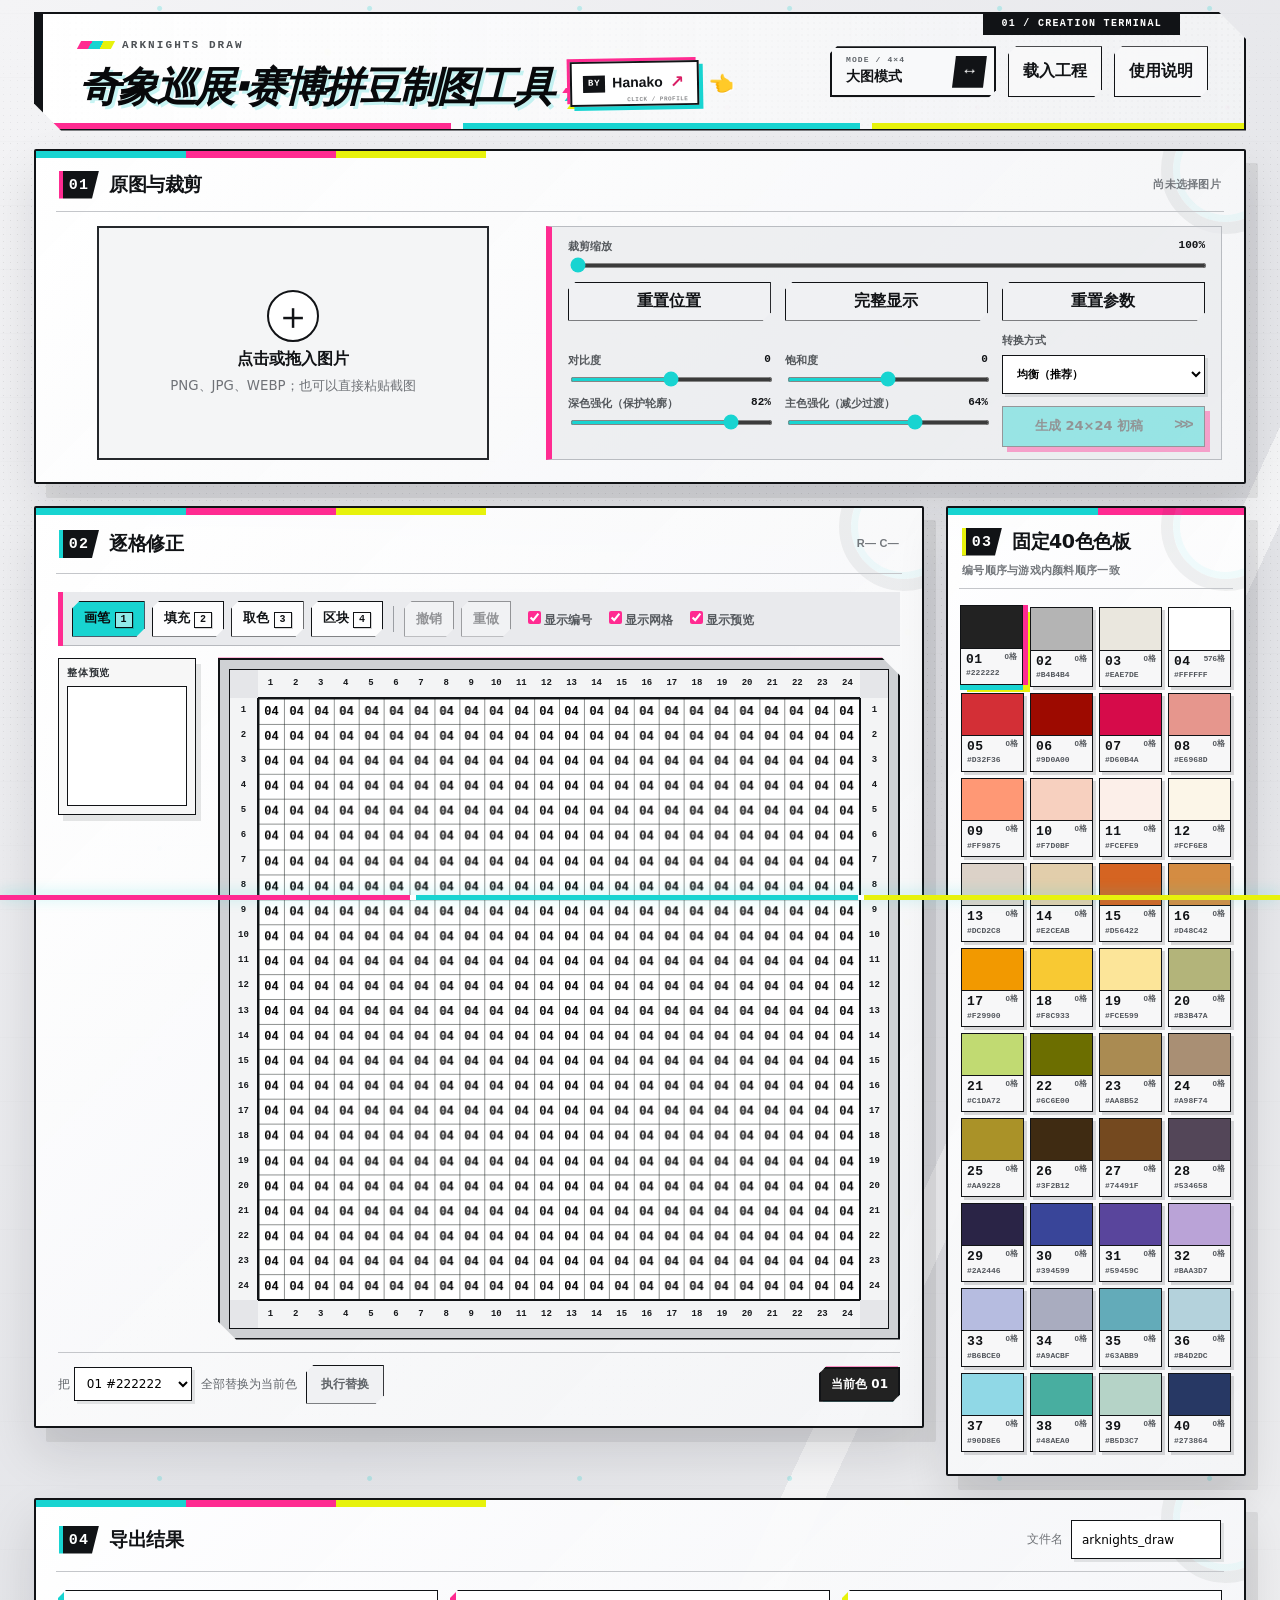
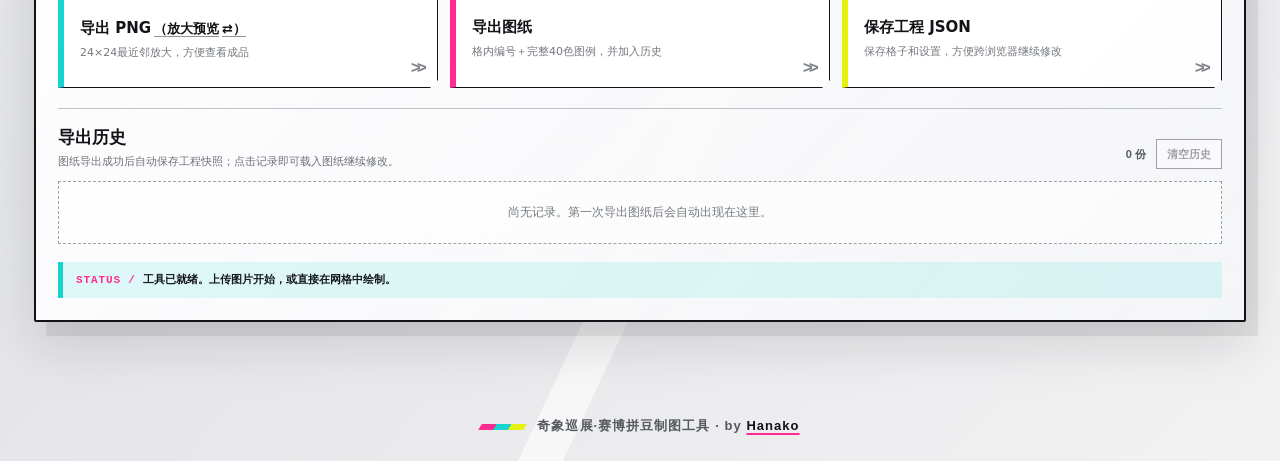
==== commit f75c893f: "Merge branch 'main' into feat/block_edit" ====
--- a/index.html
+++ b/index.html
@@ -61,11 +61,16 @@
           <small>PNG、JPG、WEBP；也可以直接粘贴截图</small>
         </label>
 
-        <div id="cropWrap" class="crop-wrap" hidden>
-          <canvas id="sourceCanvas" width="560" height="560" aria-label="原图裁剪预览"></canvas>
-          <div class="crop-frame" aria-hidden="true"></div>
-          <span class="crop-tip">拖动定位 · 滚轮缩放</span>
-          <button id="removeImageBtn" class="remove-image" type="button" aria-label="移除当前图片" title="移除当前图片">×</button>
+        <div id="sourcePreviews" class="source-previews" hidden>
+          <div id="cropWrap" class="crop-wrap">
+            <canvas id="sourceCanvas" width="560" height="560" aria-label="原图裁剪预览"></canvas>
+            <div class="crop-frame" aria-hidden="true"></div>
+            <span class="crop-tip">拖动定位 · 滚轮缩放</span>
+            <button id="removeImageBtn" class="remove-image" type="button" aria-label="移除当前图片" title="移除当前图片">×</button>
+          </div>
+          <figure class="pixel-preview-wrap">
+            <canvas id="pixelPreviewCanvas" width="576" height="576" aria-label="实时24乘24像素化预览"></canvas>
+          </figure>
         </div>
 
         <div class="control-grid">
@@ -75,24 +80,39 @@
           </label>
           <button id="resetCropBtn" class="button secondary">重置位置</button>
           <button id="fitSubjectBtn" class="button secondary" title="缩小到完整显示图片，空白区域会自动填充">完整显示</button>
-
-          <label class="control">
-            <span>转换方式</span>
-            <select id="modeSelect">
-              <option value="hybrid">均衡（推荐）</option>
-              <option value="dominant">主色优先</option>
-              <option value="average">平均色优先</option>
-            </select>
-          </label>
-          <label class="control">
-            <span>对比度 <output id="contrastOut">0</output></span>
-            <input id="contrastRange" type="range" min="-30" max="30" value="0">
-          </label>
-          <label class="control">
-            <span>饱和度 <output id="saturationOut">0</output></span>
-            <input id="saturationRange" type="range" min="-50" max="50" value="0">
-          </label>
-          <button id="generateBtn" class="button primary full" disabled>生成 24×24 初稿</button>
+          <button id="resetParamsBtn" class="button secondary" title="重置对比度、饱和度和均衡模式强化参数">重置参数</button>
+
+          <div class="parameter-grid">
+            <label class="control">
+              <span>对比度 <output id="contrastOut">0</output></span>
+              <input id="contrastRange" type="range" min="-30" max="30" value="0">
+            </label>
+            <label class="control">
+              <span>饱和度 <output id="saturationOut">0</output></span>
+              <input id="saturationRange" type="range" min="-50" max="50" value="0">
+            </label>
+            <div id="hybridThresholds" class="hybrid-thresholds">
+              <label class="control">
+                <span>深色强化（保护轮廓） <output id="darkThresholdOut">82%</output></span>
+                <input id="darkThresholdRange" type="range" min="0" max="100" value="82">
+              </label>
+              <label class="control">
+                <span>主色强化（减少过渡） <output id="dominantThresholdOut">64%</output></span>
+                <input id="dominantThresholdRange" type="range" min="0" max="100" value="64">
+              </label>
+            </div>
+          </div>
+          <div class="conversion-actions">
+            <label class="control">
+              <span>转换方式</span>
+              <select id="modeSelect">
+                <option value="hybrid">均衡（推荐）</option>
+                <option value="dominant">主色优先</option>
+                <option value="average">平均色优先</option>
+              </select>
+            </label>
+            <button id="generateBtn" class="button primary full" disabled>生成 24×24 初稿</button>
+          </div>
         </div>
       </article>
     </section>
@@ -208,7 +228,18 @@
         <label class="name-field">文件名 <input id="fileName" value="arknights_draw" maxlength="40"></label>
       </div>
       <div class="export-grid">
-        <button id="exportPreviewBtn" class="export-card"><strong>PNG 预览</strong><span>24×24最近邻放大，方便查看成品</span></button>
+        <article id="exportPngCard" class="export-card png-export-card">
+          <div class="png-export-title">
+            <button id="exportPreviewBtn" class="png-export-action" type="button"><strong>导出 PNG</strong></button>
+            <button id="pngModeToggle" class="png-mode-toggle" type="button" aria-pressed="false">
+              （<span id="pngModeLabel">放大预览</span><span class="png-mode-icon" aria-hidden="true">⇄</span>）
+            </button>
+          </div>
+          <span id="pngPreviewDescription" class="png-export-description">24×24最近邻放大，方便查看成品</span>
+          <span id="pngRawDescription" class="png-export-description" hidden>
+            24×24原始位图，可导入<a href="https://github.com/JayJokerr/arknights-pixel-autofill" target="_blank" rel="noopener noreferrer">arknights-pixel-autofill</a>自动绘制
+          </span>
+        </article>
         <button id="exportTotalBtn" class="export-card"><strong>导出图纸</strong><span>格内编号＋完整40色图例，并加入历史</span></button>
         <button id="saveProjectBtn" class="export-card"><strong>保存工程 JSON</strong><span>保存格子和设置，方便跨浏览器继续修改</span></button>
       </div>
@@ -228,6 +259,11 @@
       <p id="status" class="status" role="status">工具已就绪。上传图片开始，或直接在网格中绘制。</p>
     </section>
   </main>
+
+  <div id="boundaryNotice" class="boundary-notice" role="alert" aria-live="assertive" aria-atomic="true" hidden>
+    <strong id="boundaryNoticeTitle">无法移动区块</strong>
+    <span id="boundaryNoticeText">区块已到达画板边缘，该操作无法执行。</span>
+  </div>
 
   <footer class="site-footer">奇象巡展·赛博拼豆制图工具 · by <a data-author-dialog href="https://github.com/Hanako-777" aria-haspopup="dialog" aria-controls="authorDialog">Hanako</a></footer>
 
--- a/styles.css
+++ b/styles.css
@@ -134,6 +134,33 @@
 .export-card strong, .export-card span { display: block; }
 .export-card span { margin-top: 7px; font-size: 11px; }
 .status { margin: 14px 0 0; min-height: 22px; }
+
+.boundary-notice {
+  position: fixed;
+  z-index: 1000;
+  top: 22px;
+  left: 50%;
+  width: min(420px, calc(100vw - 28px));
+  padding: 14px 18px;
+  color: #fff;
+  background: #111316;
+  border: 2px solid #111316;
+  border-left: 7px solid #ff2b91;
+  box-shadow: 7px 7px 0 #18d4d1;
+  transform: translate(-50%, -18px);
+  opacity: 0;
+  pointer-events: none;
+  transition: opacity .18s ease, transform .18s ease;
+}
+.boundary-notice.visible { transform: translate(-50%, 0); opacity: 1; }
+.boundary-notice strong,
+.boundary-notice span { display: block; }
+.boundary-notice strong { font-size: 15px; }
+.boundary-notice span { margin-top: 5px; color: rgba(255, 255, 255, .78); font-size: 12px; }
+
+@media (prefers-reduced-motion: reduce) {
+  .boundary-notice { transition: none; }
+}
 
 footer { padding: 26px; text-align: center; }
 
@@ -640,9 +667,86 @@
   border-left-width: 6px;
 }
 
+body:not(.mosaic-mode) .export-card {
+  display: flex;
+  flex-direction: column;
+  align-items: stretch;
+  justify-content: flex-start;
+  padding: 27px 16px 16px;
+}
+
 .export-card:nth-child(1) { border-left-color: var(--cyan); }
 .export-card:nth-child(2) { border-left-color: var(--pink); }
 .export-card:nth-child(3) { border-left-color: var(--acid); }
+
+.png-export-card {
+  padding-top: 26px;
+  cursor: pointer;
+}
+
+.png-export-title {
+  display: flex;
+  align-items: baseline;
+  flex-wrap: wrap;
+  gap: 0 3px;
+}
+
+.png-export-action,
+.png-mode-toggle {
+  padding: 0;
+  color: inherit;
+  background: transparent;
+  border: 0;
+  cursor: pointer;
+}
+
+.png-export-action strong { display: inline; }
+
+.png-mode-toggle {
+  font-size: 13px;
+  font-weight: 800;
+  text-decoration: underline;
+  text-decoration-color: rgba(17, 19, 22, .45);
+  text-underline-offset: 3px;
+}
+
+.export-card .png-mode-toggle span {
+  display: inline;
+  margin: 0;
+  color: inherit;
+  font-size: inherit;
+}
+
+.png-mode-icon { margin-left: 3px !important; }
+
+.png-export-action:focus-visible,
+.png-mode-toggle:focus-visible,
+.png-export-description a:focus-visible {
+  outline: 2px solid var(--black);
+  outline-offset: 3px;
+}
+
+.png-mode-toggle:hover {
+  color: #000;
+  text-decoration-color: var(--cyan);
+  text-decoration-thickness: 2px;
+}
+
+.export-card .png-export-description {
+  padding-right: 26px;
+  line-height: 1.5;
+}
+
+.export-card .png-export-description[hidden] { display: none; }
+
+.png-export-description a {
+  color: inherit;
+  font-weight: 800;
+  text-decoration: underline;
+  text-underline-offset: 2px;
+}
+
+.png-export-description a:hover { color: #000; }
 
 .export-card::after {
   content: ">>";
@@ -762,7 +866,7 @@
 
 .source-panel {
   display: grid;
-  grid-template-rows: auto 220px;
+  grid-template-rows: auto minmax(220px, auto);
   gap: 14px 18px;
   align-items: stretch;
 }
@@ -775,27 +879,47 @@
 }
 
 .source-panel > .drop-zone,
-.source-panel > .crop-wrap {
+.source-panel > .source-previews {
   grid-column: 1;
   grid-row: 2;
 }
 
 .source-panel > .drop-zone {
-  min-height: 220px;
-}
-
-.source-panel > .crop-wrap {
+  width: min(100%, 392px);
+  min-height: 0;
+  justify-self: center;
+}
+
+.source-panel > .source-previews {
+  display: grid;
+  grid-template-columns: repeat(2, minmax(0, 220px));
+  gap: 14px;
+  align-items: center;
+  justify-content: center;
+}
+
+.source-panel > .source-previews .crop-wrap,
+.source-panel > .source-previews .pixel-preview-wrap {
   width: 220px;
   height: 220px;
-  justify-self: center;
-}
-
-.source-panel > .crop-wrap #sourceCanvas {
+}
+
+.source-panel > .source-previews #sourceCanvas,
+.source-panel > .source-previews #pixelPreviewCanvas {
+  display: block;
   width: 220px;
   height: 220px;
 }
 
-.source-panel > .crop-wrap .crop-tip {
+.pixel-preview-wrap {
+  position: relative;
+  overflow: hidden;
+  margin: 0;
+  border: 2px solid #111316;
+  background: #fff;
+}
+
+.source-panel > .source-previews .crop-wrap .crop-tip {
   bottom: 10px;
   white-space: nowrap;
 }
@@ -842,19 +966,14 @@
   .source-panel {
     flex-direction: column;
   }
-  .source-panel > .crop-wrap {
-    width: min(100%, 280px);
-    height: auto;
-    aspect-ratio: 1;
-  }
-  .source-panel > .crop-wrap #sourceCanvas { width: 100%; height: auto; }
+  .source-panel > .source-previews { width: 100%; }
   .source-panel > .control-grid { width: 100%; }
   .workbench-row { gap: 16px; margin-top: 16px; }
 }
 
 /* ── 第二轮紧凑调整：放大画板、收窄色板、简化原图框 ── */
 .source-panel {
-  grid-template-columns: minmax(250px, .52fr) minmax(650px, 1.48fr);
+  grid-template-columns: minmax(460px, .82fr) minmax(600px, 1.18fr);
 }
 
 .source-panel > .control-grid {
@@ -862,8 +981,27 @@
   grid-template-columns: repeat(3, minmax(0, 1fr));
 }
 
-.source-panel > .control-grid > #generateBtn {
+.source-panel > .control-grid .parameter-grid {
+  display: grid;
+  grid-column: 1 / 3;
+  grid-template-columns: repeat(2, minmax(0, 1fr));
+  gap: 12px 14px;
+  align-content: center;
+}
+
+.source-panel > .control-grid .hybrid-thresholds {
+  display: contents;
+}
+
+.source-panel > .control-grid .conversion-actions {
+  display: grid;
   grid-column: 3;
+  grid-template-rows: 1fr auto;
+  gap: 12px;
+  align-self: stretch;
+}
+
+.source-panel > .control-grid .conversion-actions > #generateBtn {
   width: 100%;
   min-height: 41px;
   margin: 0;
@@ -874,9 +1012,9 @@
   clip-path: none;
 }
 
-.source-panel > .control-grid > #generateBtn::before { content: none; }
-
-.source-panel > .control-grid > #generateBtn::after {
+.source-panel > .control-grid .conversion-actions > #generateBtn::before { content: none; }
+
+.source-panel > .control-grid .conversion-actions > #generateBtn::after {
   right: 13px;
   bottom: auto;
   transform: none;
@@ -910,7 +1048,7 @@
   box-shadow: none;
 }
 
-.source-panel > .crop-wrap {
+.source-panel > .source-previews .crop-wrap {
   position: relative;
   overflow: hidden;
   border: 2px solid #111316;
@@ -920,14 +1058,14 @@
   clip-path: none;
 }
 
-.source-panel > .crop-wrap .crop-frame {
+.source-panel > .source-previews .crop-wrap .crop-frame {
   inset: 0;
   border: 0;
   box-shadow: inset 0 0 0 2px rgba(17, 19, 22, .92);
 }
 
-.source-panel > .crop-wrap .crop-frame::before,
-.source-panel > .crop-wrap .crop-frame::after {
+.source-panel > .source-previews .crop-wrap .crop-frame::before,
+.source-panel > .source-previews .crop-wrap .crop-frame::after {
   background: rgba(17, 19, 22, .28);
 }
 
@@ -966,18 +1104,41 @@
 }
 
 @media (max-width: 1180px) {
-  .source-panel { grid-template-columns: 230px minmax(0, 1fr); }
+  .source-panel { grid-template-columns: minmax(400px, .9fr) minmax(500px, 1.1fr); }
+  .source-panel > .source-previews { grid-template-columns: repeat(2, minmax(0, 190px)); gap: 10px; }
+  .source-panel > .source-previews .crop-wrap,
+  .source-panel > .source-previews .pixel-preview-wrap,
+  .source-panel > .source-previews #sourceCanvas,
+  .source-panel > .source-previews #pixelPreviewCanvas { width: 190px; height: 190px; }
 }
 
 @media (max-width: 1080px) {
-  .source-panel { grid-template-columns: 230px minmax(0, 1fr); grid-template-rows: auto 220px; }
-  .source-panel > .control-grid { grid-column: 2; grid-row: 2; }
+  .source-panel { grid-template-columns: 1fr; grid-template-rows: auto auto auto; }
+  .source-panel > .drop-zone,
+  .source-panel > .source-previews { grid-column: 1; grid-row: 2; }
+  .source-panel > .control-grid { grid-column: 1; grid-row: 3; }
 }
 
 @media (max-width: 680px) {
   .source-panel { display: flex; }
+  .source-panel > .source-previews {
+    grid-template-columns: repeat(2, minmax(0, 1fr));
+  }
+  .source-panel > .source-previews .crop-wrap,
+  .source-panel > .source-previews .pixel-preview-wrap { width: 100%; height: auto; aspect-ratio: 1; }
+  .source-panel > .source-previews #sourceCanvas,
+  .source-panel > .source-previews #pixelPreviewCanvas { width: 100%; height: auto; }
   .source-panel > .control-grid { grid-template-columns: 1fr 1fr; }
-  .source-panel > .control-grid > #generateBtn { grid-column: 1 / -1; }
+  .source-panel > .control-grid .parameter-grid {
+    grid-column: 1 / -1;
+    grid-template-columns: repeat(2, minmax(0, 1fr));
+    gap: 10px;
+  }
+  .source-panel > .control-grid .conversion-actions {
+    grid-column: 1 / -1;
+  }
+  .source-panel > .control-grid > #resetParamsBtn { grid-column: 1 / -1; }
+  .source-panel > .control-grid .conversion-actions > #generateBtn { grid-column: 1 / -1; }
   .workbench-row .palette-panel { padding-left: 12px; padding-right: 12px; }
 }
 
@@ -1792,7 +1953,7 @@
     grid-template-columns: minmax(0, 1fr);
   }
 
-  .source-panel > .control-grid > #generateBtn,
+  .source-panel > .control-grid .conversion-actions,
   .source-panel > .control-grid .control.wide {
     grid-column: 1;
   }
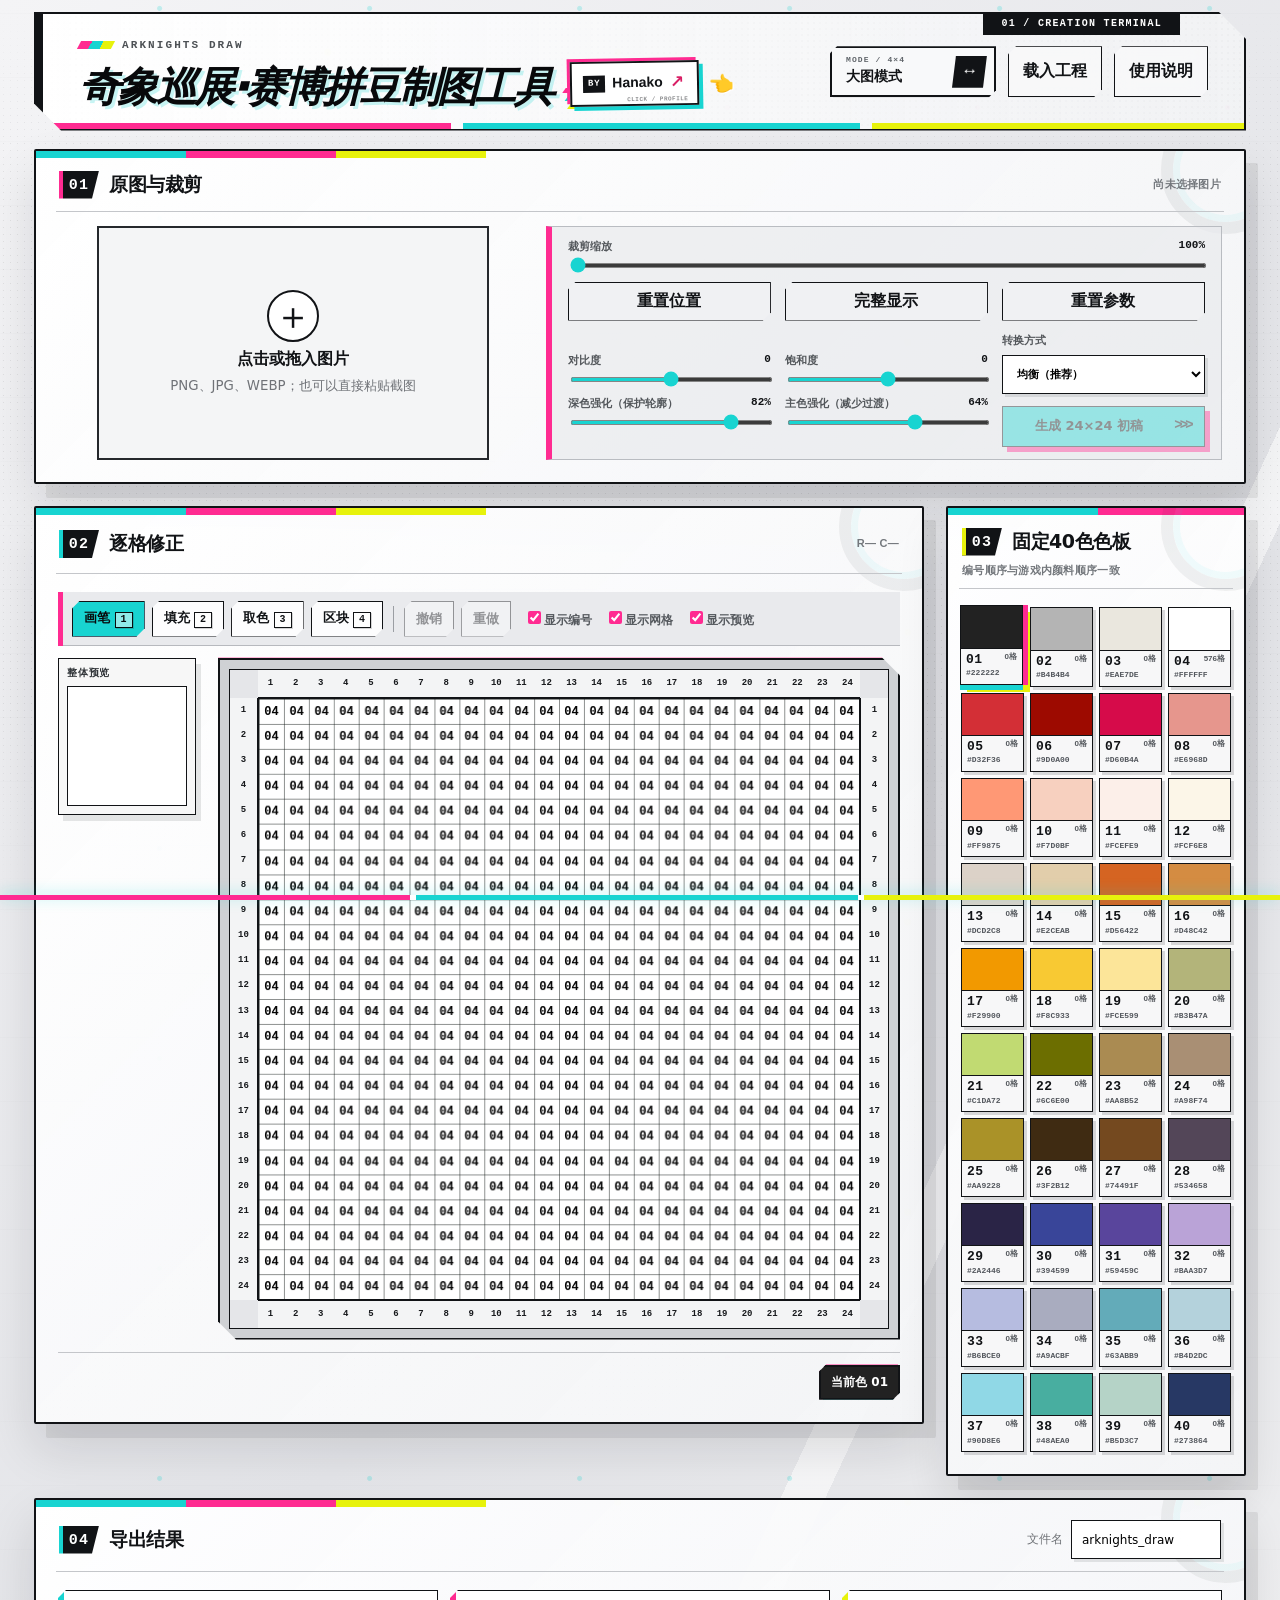
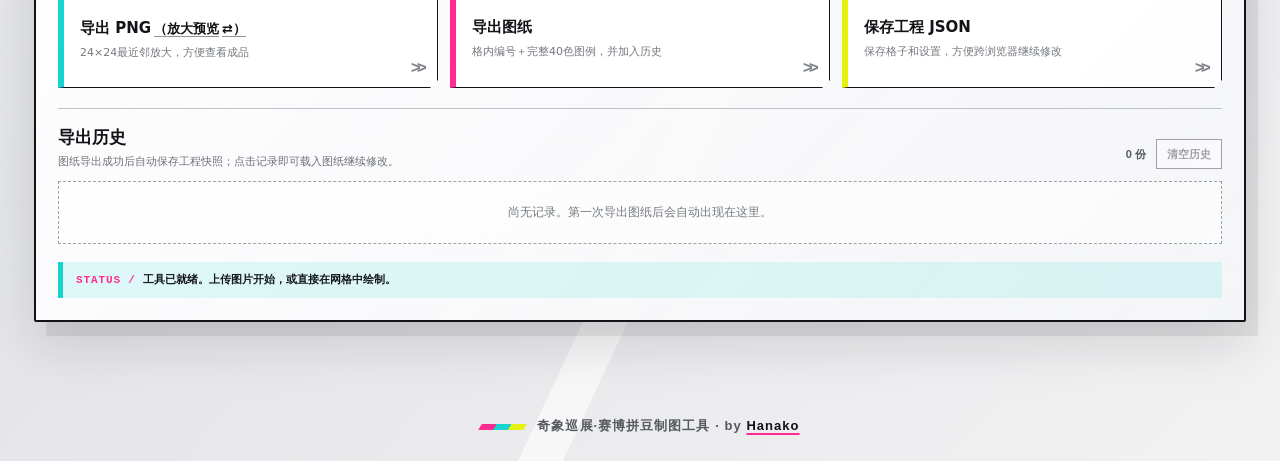
==== commit 46114477: "merge color replacement to block edit" ====
--- a/index.html
+++ b/index.html
@@ -41,7 +41,7 @@
   <main>
     <section id="helpPanel" class="help-panel" hidden>
       <strong>推荐流程：</strong>上传图片 → 拖动/缩放裁剪 → 选择转换方式 → 生成24×24 → 逐格或按区块修正 → 导出图纸。可导入他人成品截图获取图纸。<br>
-      裁剪区可拖动画面，滚轮缩放；网格中左键绘制，按住拖动可连续画。按 1/2/3/4 可切换画笔、填充、取色、区块。区块工具支持画笔选择、相连同色选择和框选，可分别开关选区遮罩和边框；Q 切换选择/取消选择，E 循环切换选择方式，R 使用当前色上色，WASD 或方向键移动。到达画板边缘时会取消整次移动。选择范围本身不进入撤销记录，切换工具后仍会保留，重新生成或载入图纸时清空。工程文件只保存格子和设置，不包含原图。导出图纸后会自动保存本机历史，点击历史卡片可恢复图纸。
+      裁剪区可拖动画面，滚轮缩放；网格中左键绘制，按住拖动可连续画。按 1/2/3/4 可切换画笔、填充、取色、区块。区块工具支持画笔选择、相连同色、全图同色和框选，可分别开关选区遮罩和边框；Q 切换选择/取消选择，E 循环切换选择方式，R 使用当前色上色。按 F 进入移动模式后，可在画板上拖动区块或用 WASD/方向键调整，F 完成、G 取消；切换其他操作会自动完成当前移动。选择范围本身不进入撤销记录，切换工具后仍会保留，重新生成或载入图纸时清空。工程文件只保存格子和设置，不包含原图。导出图纸后会自动保存本机历史，点击历史卡片可恢复图纸。
     </section>
 
     <section class="source-stage">
@@ -156,7 +156,8 @@
           <div class="block-tool-group" role="group" aria-label="区块选择方式">
             <span class="block-tool-label">方式</span>
             <button class="tool active" type="button" data-selection-method="brush" aria-pressed="true">画笔选择</button>
-            <button class="tool" type="button" data-selection-method="fill" aria-pressed="false">同色区域</button>
+            <button class="tool" type="button" data-selection-method="fill" aria-pressed="false" title="选择与点击处相连的同色像素">相连同色</button>
+            <button class="tool" type="button" data-selection-method="color" aria-pressed="false" title="选择画板中所有同色像素">全图同色</button>
             <button class="tool" type="button" data-selection-method="rect" aria-pressed="false">框选</button>
             <span class="shortcut-hint"><kbd>E</kbd> 切换</span>
           </div>
@@ -168,13 +169,14 @@
           <div class="block-tool-group block-actions">
             <span class="block-tool-label">处理</span>
             <button id="colorSelectionBtn" class="button secondary" type="button" title="使用当前色上色（快捷键 R）" disabled>使用当前色上色 <kbd>R</kbd></button>
-            <span class="move-buttons" role="group" aria-label="移动选中区块">
-              <button class="tool move-button" type="button" data-move-row="-1" data-move-col="0" title="向上移动一格（W 或 ↑）" disabled>↑</button>
-              <button class="tool move-button" type="button" data-move-row="1" data-move-col="0" title="向下移动一格（S 或 ↓）" disabled>↓</button>
-              <button class="tool move-button" type="button" data-move-row="0" data-move-col="-1" title="向左移动一格（A 或 ←）" disabled>←</button>
-              <button class="tool move-button" type="button" data-move-row="0" data-move-col="1" title="向右移动一格（D 或 →）" disabled>→</button>
+            <span id="moveIdleControls" class="move-controls" role="group" aria-label="移动选中区块">
+              <button id="moveStartBtn" class="button secondary" type="button" data-move-session-control title="进入移动模式（快捷键 F）" disabled>移动选中区块 <kbd>F</kbd></button>
             </span>
-            <span class="shortcut-hint"><kbd>WASD</kbd> / 方向键</span>
+            <span id="moveActiveControls" class="move-controls" role="group" aria-label="完成或取消区块移动" hidden>
+              <button id="moveConfirmBtn" class="button primary" type="button" data-move-session-control>完成 <kbd>F</kbd></button>
+              <button id="moveCancelBtn" class="button secondary" type="button" data-move-session-control>取消 <kbd>G</kbd></button>
+            </span>
+            <span class="shortcut-hint">拖动或按 <kbd>WASD</kbd> / 方向键</span>
           </div>
         </div>
 
@@ -199,10 +201,7 @@
           </div>
         </div>
 
-        <div class="replace-row">
-          <label>把 <select id="replaceFrom"></select></label>
-          <span>全部替换为当前色</span>
-          <button id="replaceBtn" class="button secondary">执行替换</button>
+        <div class="selected-color-row">
           <span id="selectedBadge" class="selected-badge">当前色 01</span>
         </div>
       </article>
--- a/styles.css
+++ b/styles.css
@@ -105,14 +105,18 @@
 .block-check { margin-left: 0; }
 .block-actions { margin-left: auto; }
 .block-actions .button { min-height: 36px; }
-.move-buttons { display: inline-flex; gap: 4px; }
-.move-button { min-width: 36px; padding-left: 8px; padding-right: 8px; font-size: 17px; }
+.move-controls { display: inline-flex; gap: 6px; width: 170px; }
+.move-controls .button { min-width: 0; min-height: 36px; }
+#moveStartBtn { flex: 1; }
+#moveActiveControls .button { flex: 1 1 0; padding-inline: 10px; }
+#moveConfirmBtn.button.primary::after { content: none; }
 #gridCanvas.block-mode { cursor: cell; }
+#gridCanvas.block-mode.move-mode { cursor: grab; }
+#gridCanvas.block-mode.move-dragging { cursor: grabbing; }
 
 .editor-canvas-wrap { margin: 0 auto; }
 #gridCanvas { display: block; width: 100%; height: auto; cursor: crosshair; touch-action: none; image-rendering: pixelated; }
-.replace-row { margin-top: 12px; display: flex; align-items: center; flex-wrap: wrap; gap: 9px; font-size: 12px; }
-.replace-row select { min-height: 34px; padding: 5px 8px; }
+.selected-color-row { margin-top: 12px; display: flex; align-items: center; justify-content: flex-end; font-size: 12px; }
 .selected-badge { margin-left: auto; padding: 7px 10px; color: #fff; background: #222; font-weight: 800; }
 
 .palette { display: grid; }
@@ -562,7 +566,7 @@
   accent-color: var(--cyan);
 }
 
-.control select, .name-field input, .replace-row select {
+.control select, .name-field input {
   border: 1.5px solid var(--black);
   border-radius: 0;
   background: rgba(255,255,255,.96);
@@ -614,7 +618,7 @@
 
 #gridCanvas { background: #fff; }
 
-.replace-row {
+.selected-color-row {
   padding-top: 12px;
   border-top: 1px solid #c4c6ca;
   color: #61656a;
